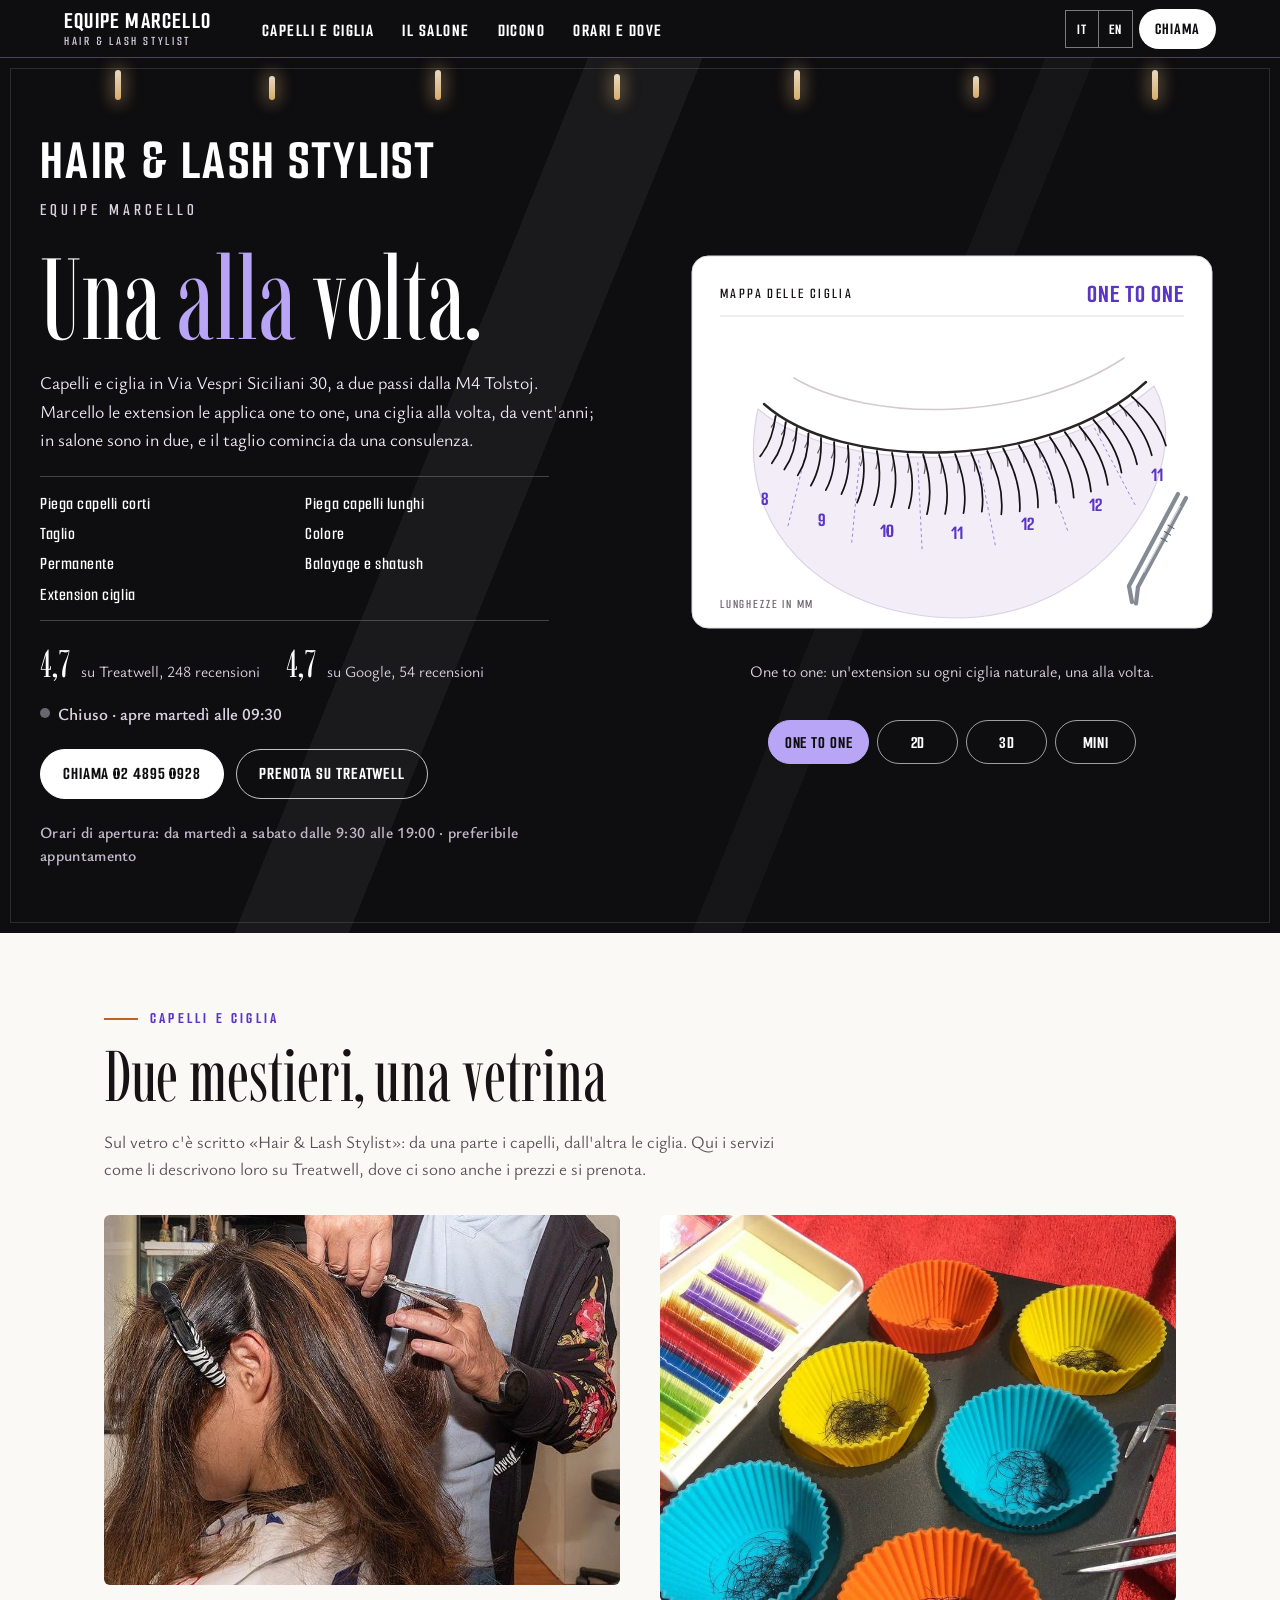
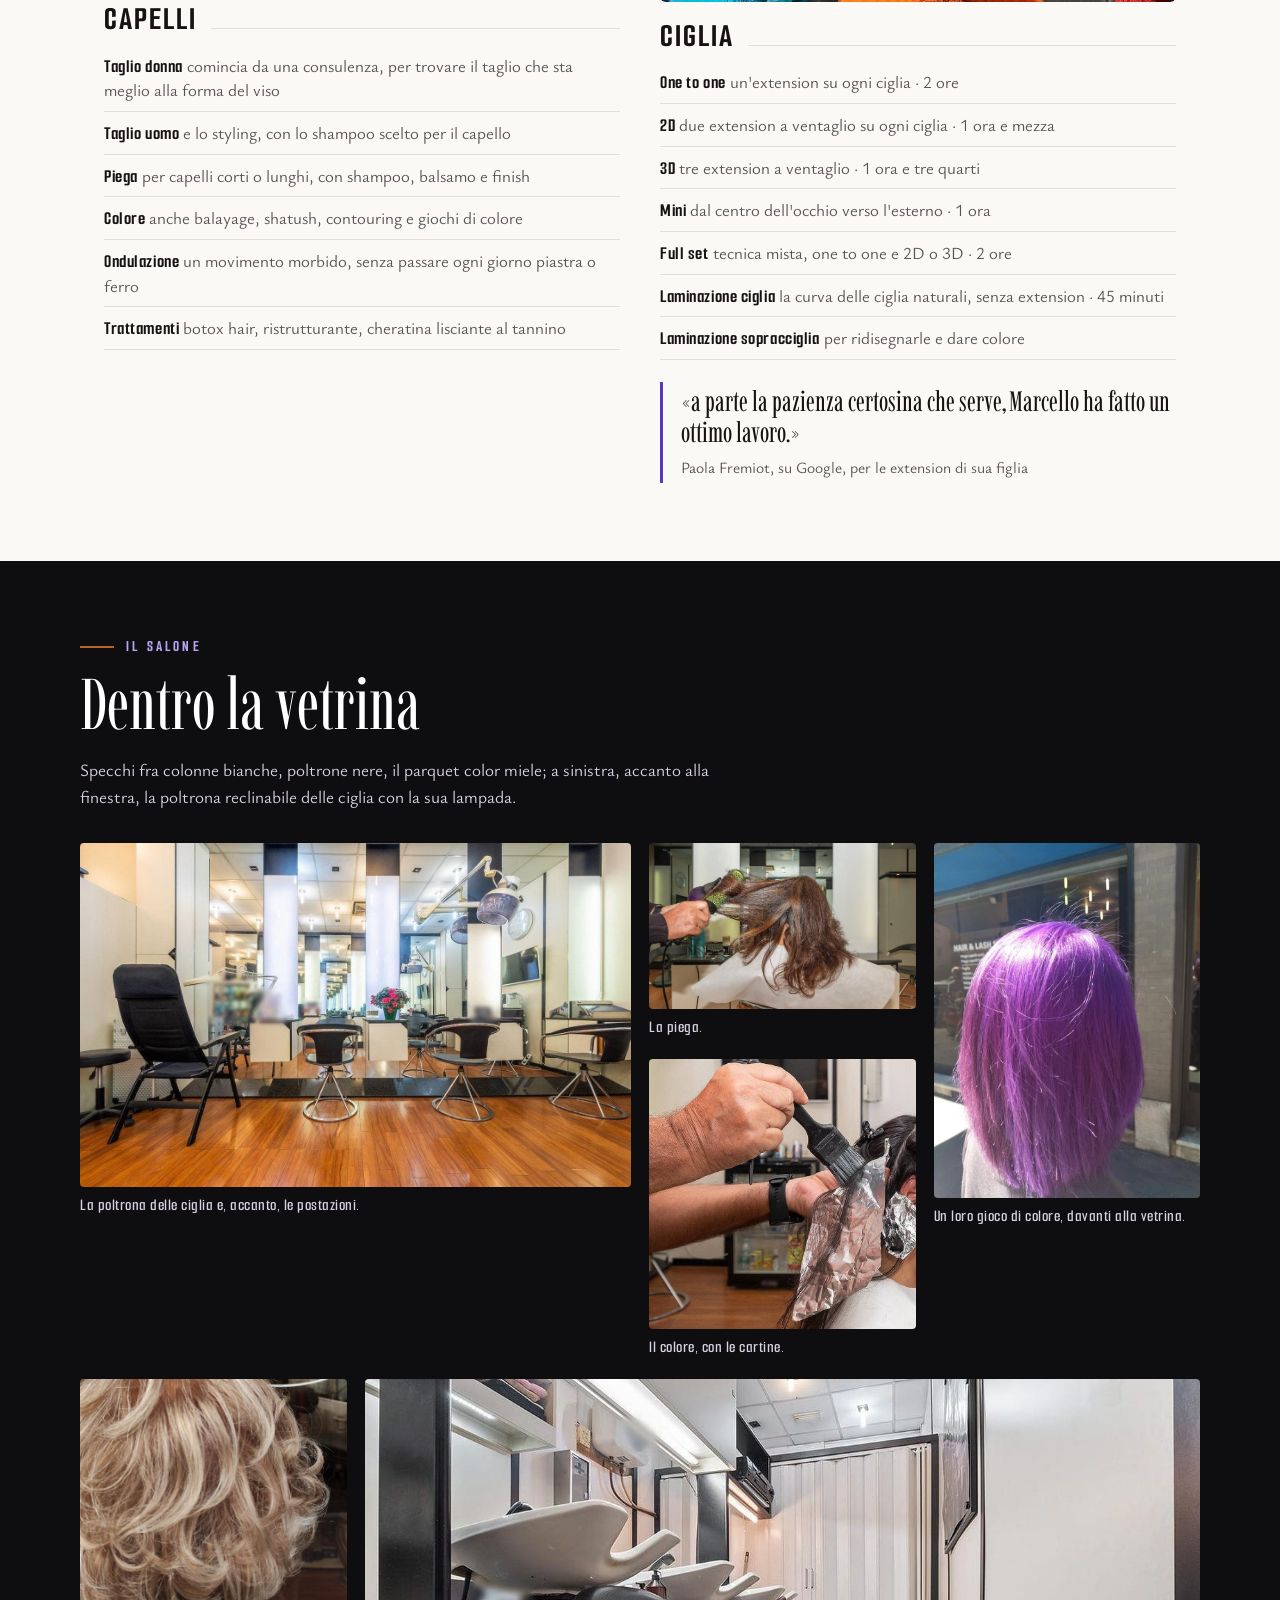
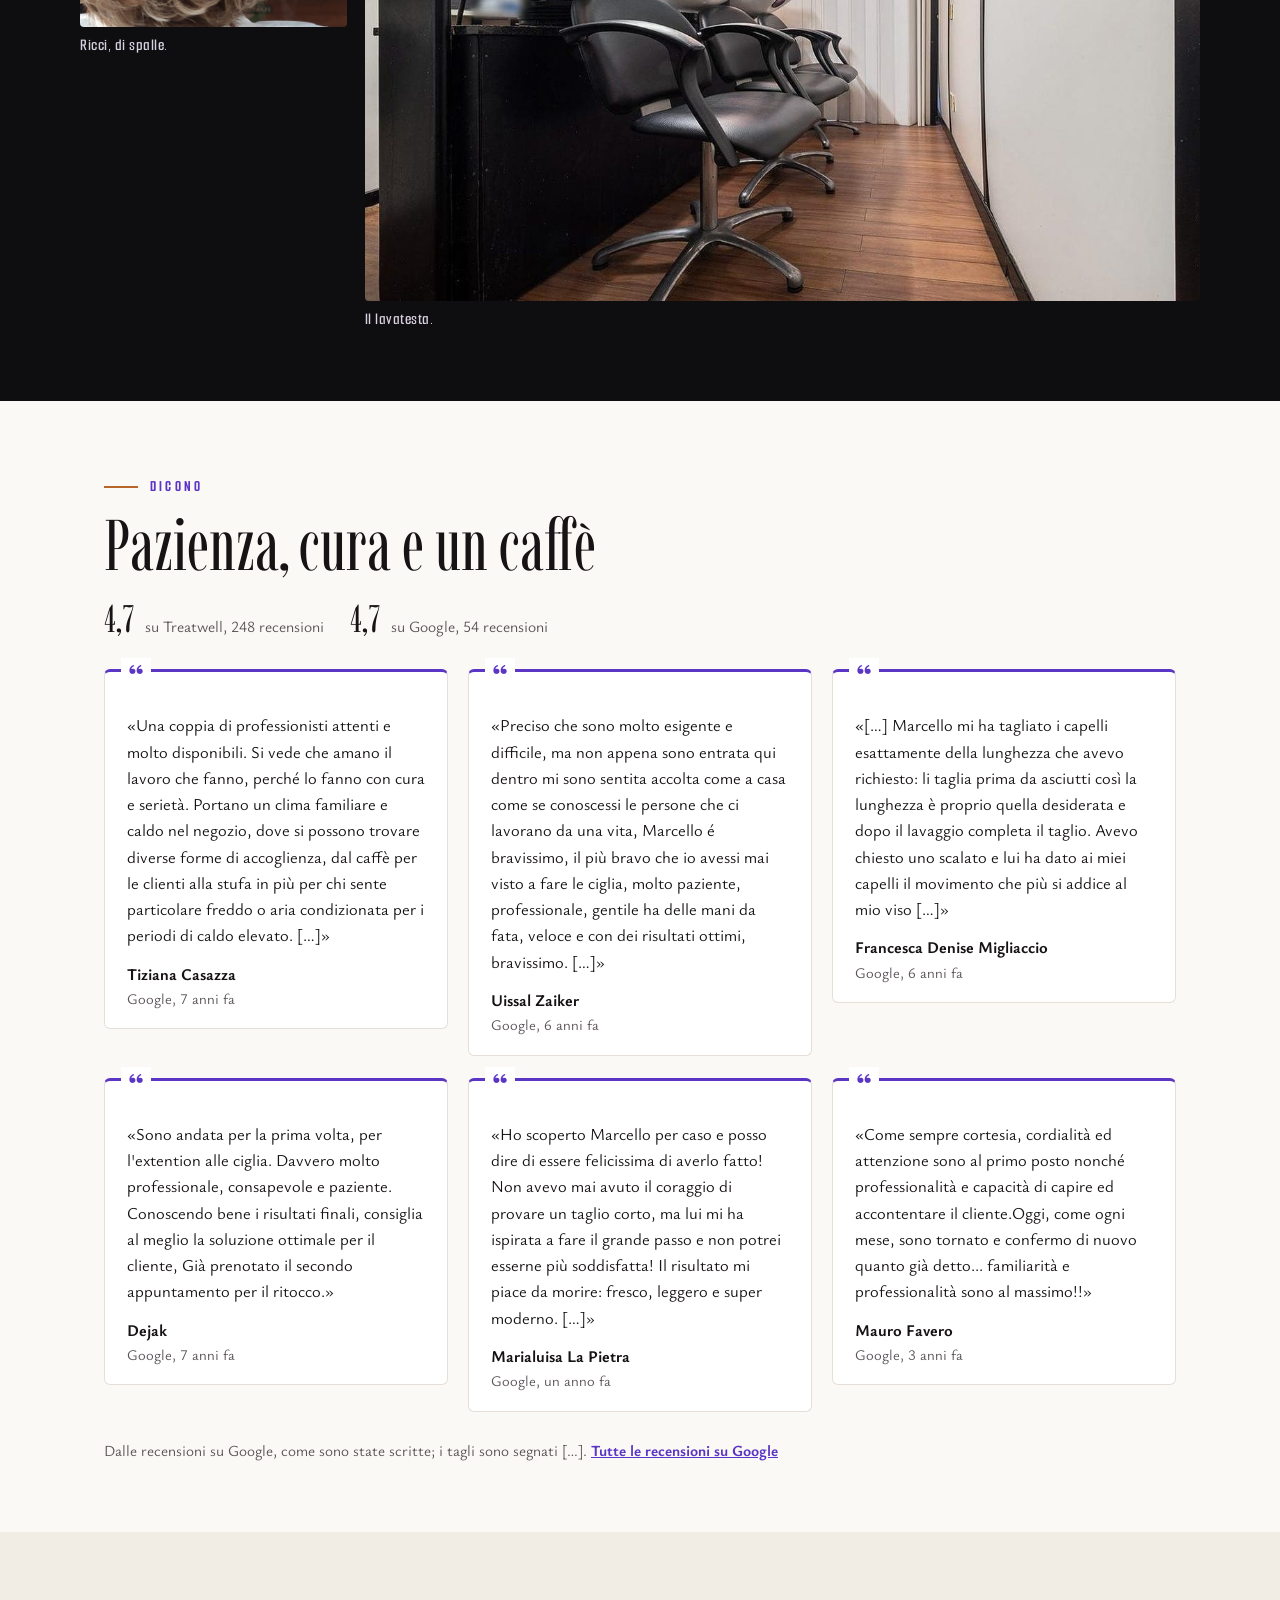
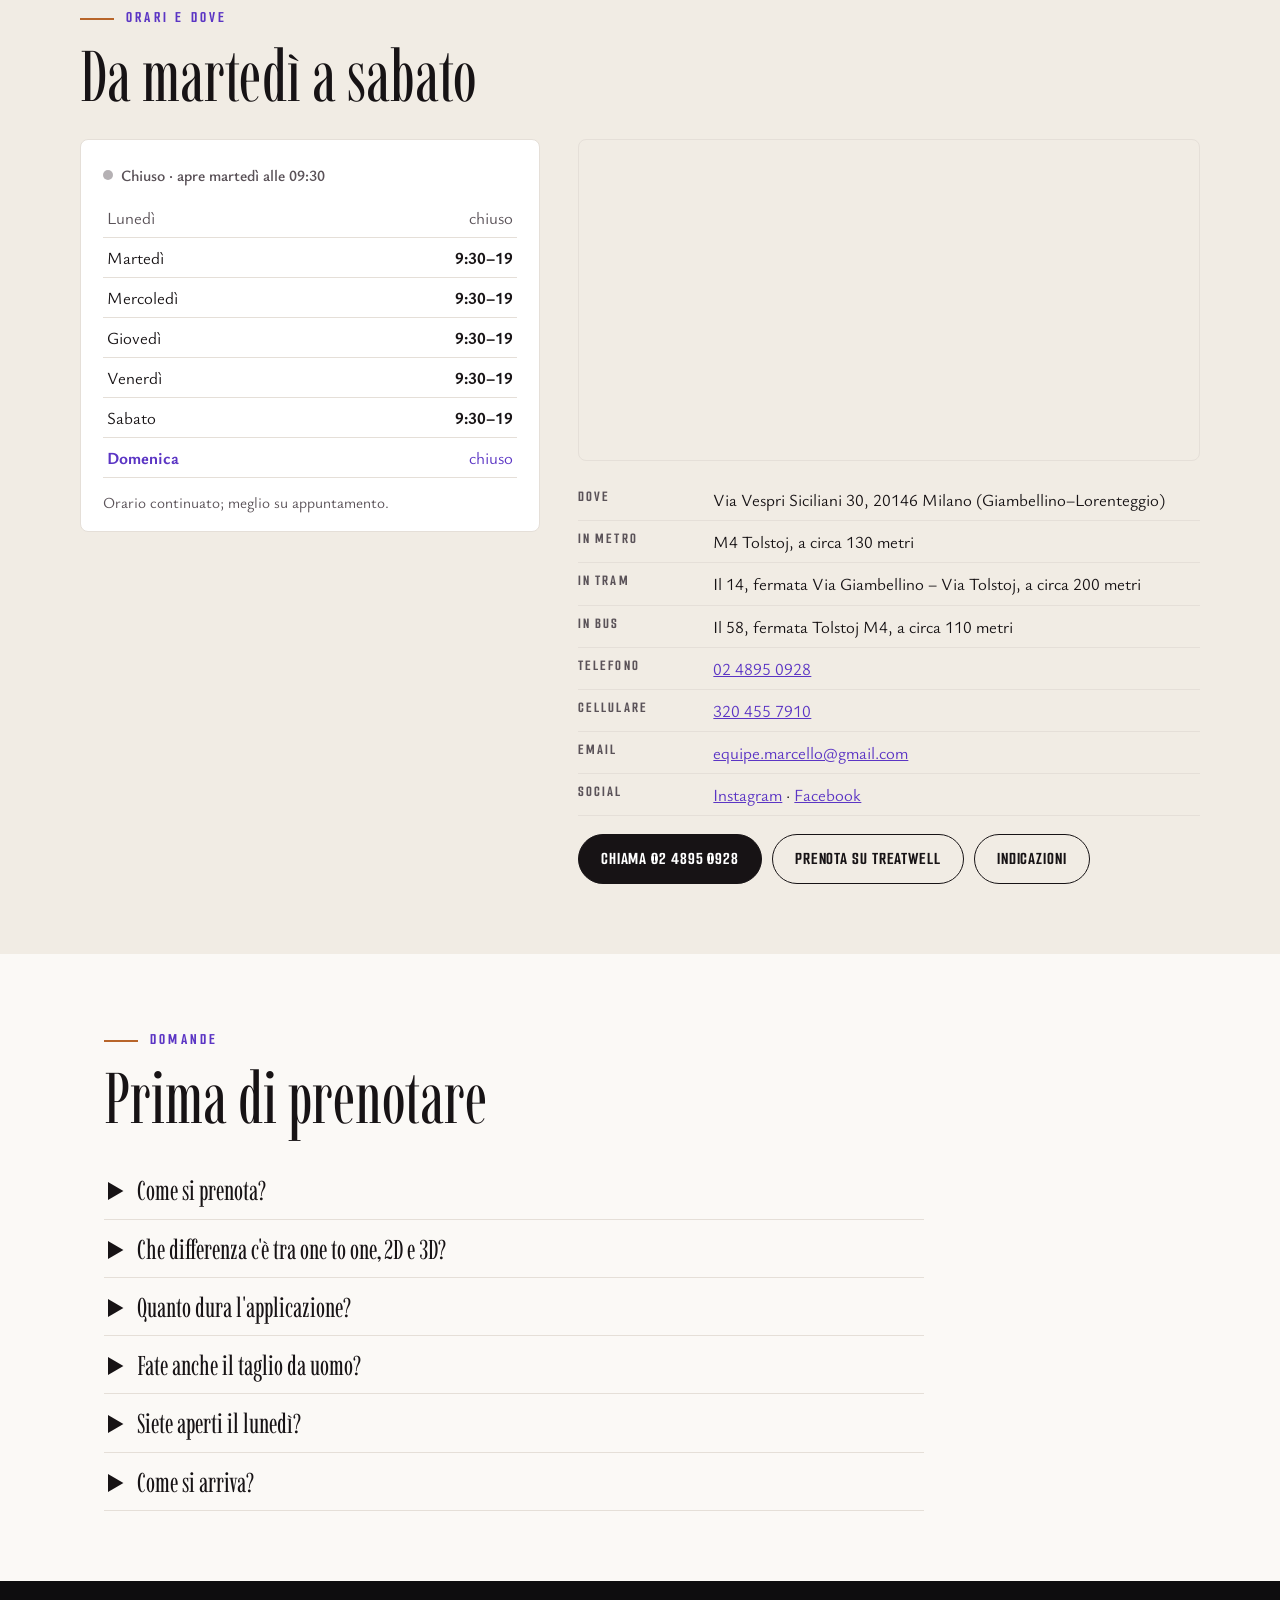
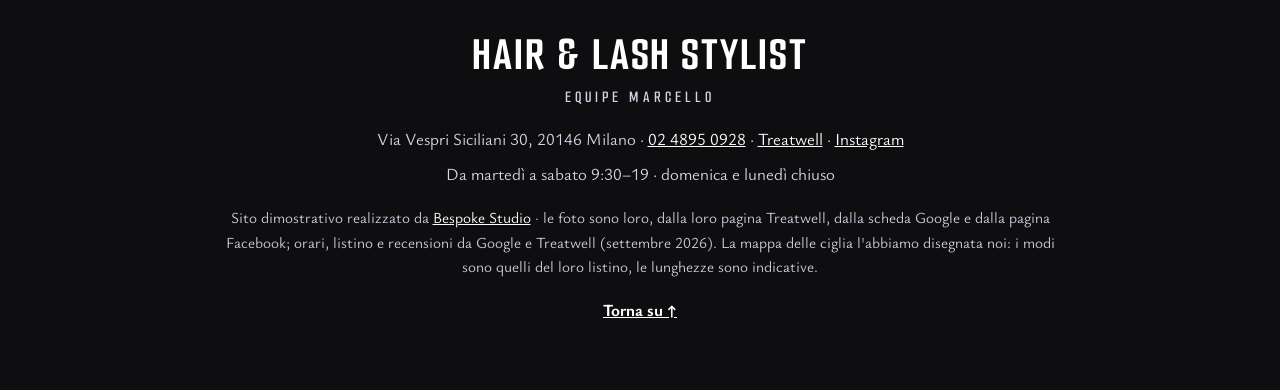
==== index.html @ 629525a8 "Equipe Marcello, Via Vespri Siciliani 30 — la mappa delle ciglia Capelli e ciglia a due passi dalla " ====
<!DOCTYPE html>
<html lang="it" class="no-js">
<head>
<meta charset="utf-8">
<meta name="viewport" content="width=device-width, initial-scale=1">
<script>(function(){var r=document.documentElement;r.classList.remove('no-js');
/* la firma: finché main.js non parte la mappa resta senza extension; se il codice non arriva, dopo 2,5 s è fatta (stato finale) */
try{if(!matchMedia('(prefers-reduced-motion: reduce)').matches){r.classList.add('firma-attesa');window.__attesaMappa=setTimeout(function(){r.classList.remove('firma-attesa')},2500)}}catch(e){}})()</script>
<title>Equipe Marcello — Hair &amp; Lash Stylist, Via Vespri Siciliani 30, Milano</title>
<meta name="description" content="Equipe Marcello, Via Vespri Siciliani 30, Milano (Giambellino, M4 Tolstoj): capelli e ciglia. Taglio, piega, colore e trattamenti; extension ciglia one to one, 2D, 3D e mini, laminazione. Treatwell 4,7 su 248 recensioni. Tel. 02 4895 0928.">
<link rel="canonical" href="https://rotenzark.github.io/equipe-marcello-vespri-siciliani/">
<meta property="og:type" content="website">
<meta property="og:title" content="Equipe Marcello — Hair &amp; Lash Stylist, una alla volta">
<meta property="og:description" content="Capelli e ciglia in Via Vespri Siciliani 30, Milano: le extension one to one, una ciglia alla volta, da vent'anni.">
<meta property="og:image" content="https://rotenzark.github.io/equipe-marcello-vespri-siciliani/img/og.jpg">
<meta property="og:url" content="https://rotenzark.github.io/equipe-marcello-vespri-siciliani/">
<meta property="og:locale" content="it_IT">
<meta name="twitter:card" content="summary_large_image">
<meta name="theme-color" content="#0E0D0F">
<link rel="icon" href="img/favicon.svg" type="image/svg+xml">
<link rel="icon" href="img/favicon-32.png" sizes="32x32" type="image/png">
<link rel="apple-touch-icon" href="img/apple-touch-icon.png">
<link rel="preconnect" href="https://fonts.googleapis.com">
<link rel="preconnect" href="https://fonts.gstatic.com" crossorigin>
<link href="https://fonts.googleapis.com/css2?family=Imbue:opsz,wght@10..100,300..500&amp;family=Smooch+Sans:wght@500;600;700;800&amp;family=Ysabeau+Office:ital,wght@0,400;0,600;0,700;1,400&amp;display=swap" rel="stylesheet">
<link rel="stylesheet" href="css/styles.css?v=1">
<script src="https://cdn.jsdelivr.net/npm/gsap@3.12.5/dist/gsap.min.js" defer></script>
<script src="https://cdn.jsdelivr.net/npm/gsap@3.12.5/dist/ScrollTrigger.min.js" defer></script>
<script src="js/main.js?v=1" defer></script>
<script type="application/ld+json">
{"@context":"https://schema.org","@type":"HairSalon","name":"Equipe Marcello","alternateName":"Equipe Marcello LashStylist","description":"Salone di parrucchiere ed estetica delle ciglia in Via Vespri Siciliani 30 a Milano: taglio, piega, colore, ondulazione e trattamenti per i capelli; extension ciglia one to one, 2D, 3D e mini, laminazione di ciglia e sopracciglia.","url":"https://rotenzark.github.io/equipe-marcello-vespri-siciliani/","image":"https://rotenzark.github.io/equipe-marcello-vespri-siciliani/img/og.jpg","telephone":"+39 02 4895 0928","email":"equipe.marcello@gmail.com","address":{"@type":"PostalAddress","streetAddress":"Via Vespri Siciliani 30","postalCode":"20146","addressLocality":"Milano","addressRegion":"MI","addressCountry":"IT"},"geo":{"@type":"GeoCoordinates","latitude":45.45287,"longitude":9.1492},"openingHoursSpecification":[{"@type":"OpeningHoursSpecification","dayOfWeek":["Tuesday","Wednesday","Thursday","Friday","Saturday"],"opens":"09:30","closes":"19:00"}],"aggregateRating":{"@type":"AggregateRating","ratingValue":"4.7","reviewCount":"54","bestRating":"5"},"sameAs":["https://www.treatwell.it/salone/equipe-marcello/","https://www.instagram.com/equipe.marcello/","https://www.facebook.com/extensioncigliamarcello/"]}
</script>
<script type="application/ld+json">
{"@context":"https://schema.org","@type":"FAQPage","mainEntity":[
{"@type":"Question","name":"Come si prenota?","acceptedAnswer":{"@type":"Answer","text":"Al telefono, allo 02 4895 0928 o al cellulare 320 455 7910, oppure online su Treatwell. Sulla vetrina c'è scritto «preferibile appuntamento»."}},
{"@type":"Question","name":"Che differenza c'è tra one to one, 2D e 3D?","acceptedAnswer":{"@type":"Answer","text":"One to one: un'extension su ogni ciglia naturale. 2D e 3D: due o tre extension sottili a ventaglio su ogni ciglia, per uno sguardo più pieno. La mini parte dal centro dell'occhio e va verso l'esterno, a ventaglio."}},
{"@type":"Question","name":"Quanto dura l'applicazione?","acceptedAnswer":{"@type":"Answer","text":"Dal loro listino: la mini un'ora, la 2D un'ora e mezza, la 3D un'ora e tre quarti, la one to one e il full set due ore; la laminazione delle ciglia 45 minuti."}},
{"@type":"Question","name":"Fate anche il taglio da uomo?","acceptedAnswer":{"@type":"Answer","text":"Sì: taglio e styling, con lo shampoo scelto per il capello."}},
{"@type":"Question","name":"Siete aperti il lunedì?","acceptedAnswer":{"@type":"Answer","text":"No: si lavora da martedì a sabato, dalle 9:30 alle 19, con orario continuato. Domenica e lunedì chiuso."}},
{"@type":"Question","name":"Come si arriva?","acceptedAnswer":{"@type":"Answer","text":"In Via Vespri Siciliani 30. La M4 Tolstoj è a circa 130 metri; il tram 14 ferma in Via Giambellino – Via Tolstoj, a circa 200 metri; il bus 58 alla fermata Tolstoj M4, a circa 110 metri."}}
]}
</script>
</head>
<body>

<a class="salta" href="#contenuto" data-i18n="m.salta">Vai al contenuto</a>

<header class="testata" id="testata">
  <div class="testata__dentro">
    <a class="marchio" href="#inizio" aria-label="Equipe Marcello: torna all'inizio" data-i18n-aria="m.top">
      <span class="marchio__nome" aria-hidden="true">Equipe Marcello</span>
      <span class="marchio__sotto" aria-hidden="true">Hair &amp; Lash Stylist</span>
    </a>
    <nav id="mainNav" class="voci" aria-label="Le sezioni" data-i18n-aria="m.nav">
      <a href="#mestieri" data-i18n="n.mestieri">Capelli e ciglia</a>
      <a href="#salone" data-i18n="n.salone">Il salone</a>
      <a href="#dicono" data-i18n="n.dicono">Dicono</a>
      <a href="#orari" data-i18n="n.orari">Orari e dove</a>
    </nav>
    <div class="testata__azioni">
      <div class="lingue" role="group" aria-label="Lingua" data-i18n-aria="m.lingua">
        <button type="button" data-lang="it" aria-pressed="true">IT</button>
        <button type="button" data-lang="en" aria-pressed="false">EN</button>
      </div>
      <a class="chiama" href="tel:+390248950928"><span data-i18n="t.chiama">Chiama</span></a>
      <button id="burger" class="burger" type="button" aria-expanded="false" aria-controls="menuMobile" aria-label="Apri il menu" data-i18n-aria="m.menu"><span></span><span></span><span></span></button>
    </div>
  </div>
</header>

<nav id="menuMobile" class="menu-mobile" hidden aria-label="Le sezioni" data-i18n-aria="m.nav">
  <a href="#mestieri" data-i18n="n.mestieri">Capelli e ciglia</a>
  <a href="#salone" data-i18n="n.salone">Il salone</a>
  <a href="#dicono" data-i18n="n.dicono">Dicono</a>
  <a href="#orari" data-i18n="n.orari">Orari e dove</a>
  <a href="#domande" data-i18n="n.domande">Domande</a>
  <a class="menu-mobile__tel" href="tel:+390248950928"><span data-i18n="t.chiama">Chiama</span> <span class="intero">02 4895 0928</span></a>
</nav>

<main id="contenuto">

  <!-- ══════ LA VETRINA: «Hair & Lash Stylist», una alla volta, e la mappa delle ciglia ══════ -->
  <section id="inizio" class="vetrina" aria-labelledby="titolo">
    <div class="vetrina__luci" aria-hidden="true"><span></span><span></span><span></span><span></span><span></span><span></span><span></span></div>
    <div class="vetrina__testo">
      <p class="vetrina__insegna">Hair &amp; Lash Stylist</p>
      <p class="vetrina__porta">Equipe Marcello</p>
      <h1 id="titolo" class="vetrina__titolo" data-i18n="h.titolo">Una <em>alla</em> volta.</h1>
      <p class="vetrina__frase" data-i18n="h.testo">Capelli e ciglia in Via Vespri Siciliani 30, a due passi dalla M4 Tolstoj. Marcello le extension le applica one to one, una ciglia alla volta, da vent&#39;anni; in salone sono in due, e il taglio comincia da una consulenza.</p>
      <ul class="vetrina__servizi" aria-label="I servizi, come sulla vetrina" data-i18n-aria="h.servizi">
        <li data-i18n="h.s1">Piega capelli corti</li>
        <li data-i18n="h.s2">Piega capelli lunghi</li>
        <li data-i18n="h.s3">Taglio</li>
        <li data-i18n="h.s4">Colore</li>
        <li data-i18n="h.s5">Permanente</li>
        <li data-i18n="h.s6">Balayage e shatush</li>
        <li data-i18n="h.s7">Extension ciglia</li>
      </ul>
      <div class="voti">
        <p class="voto"><b class="voto__n">4,7</b> <span class="voto__su" data-i18n="h.treatwell">su Treatwell, 248 recensioni</span></p>
        <p class="voto"><b class="voto__n">4,7</b> <span class="voto__su" data-i18n="h.google">su Google, 54 recensioni</span></p>
      </div>
      <p class="stato" id="orarioStato">Mar–sab 9:30–19</p>
      <div class="vetrina__azioni">
        <a class="bottone bottone--pieno" href="tel:+390248950928"><span data-i18n="t.chiama">Chiama</span>&nbsp;<span class="intero">02 4895 0928</span></a>
        <a class="bottone" href="https://www.treatwell.it/salone/equipe-marcello/" target="_blank" rel="noopener" data-i18n="t.prenota">Prenota su Treatwell</a>
      </div>
      <p class="vetrina__piccolo" data-i18n="h.piccolo">Orari di apertura: da martedì a sabato dalle 9:30 alle 19:00 · preferibile appuntamento</p>
    </div>
    <div class="vetrina__firma">
      <figure class="mappa" id="mappa" data-modo="0" data-firma="fatta">
        <!--MAPPA--><svg class="mappa__svg" id="mappaSvg" viewBox="0 0 560 412" role="img" aria-labelledby="mappaTitolo mappaDesc">
        <title id="mappaTitolo" data-i18n="f.titolo">La mappa delle ciglia</title>
        <desc id="mappaDesc" data-i18n="f.desc">Una scheda come quelle dei lash stylist: una palpebra chiusa, il cuscinetto bianco sotto, le lunghezze in millimetri zona per zona, da 8 a 12; una pinzetta posa le extension una alla volta, una per ogni ciglia.</desc>
        <rect class="mappa__carta" x="20" y="20" width="520" height="372" rx="16"/>
        <text class="mappa__testa" x="48" y="62" data-i18n="f.testa">MAPPA DELLE CIGLIA</text>
        <text class="mappa__nome" data-m="0" x="512" y="66" text-anchor="end">ONE TO ONE</text><text class="mappa__nome" data-m="1" x="512" y="66" text-anchor="end">2D</text><text class="mappa__nome" data-m="2" x="512" y="66" text-anchor="end">3D</text><text class="mappa__nome" data-m="3" x="512" y="66" text-anchor="end">MINI</text>
        <path class="mappa__riga" d="M48 80 H512"/>
        <path class="mappa__piega" d="M122 142 C196 186 352 188 452 122"/>
        <path class="mappa__cuscinetto" d="M86 173 C168 241 376 241 482 150 C528 234 432 380 288 382 C150 382 60 290 86 173 Z"/>
        <g class="mappa__zone"><path class="mappa__zona" d="M136.7 205.6 L115.2 293"/><path class="mappa__zona" d="M188 220.1 L179.4 309.7"/><path class="mappa__zona" d="M245.8 226.3 L250.2 316.2"/><path class="mappa__zona" d="M306.5 223.9 L323.9 312.2"/><path class="mappa__zona" d="M366.6 212.6 L396.6 297.4"/><path class="mappa__zona" d="M422.5 192 L464.5 271.6"/></g>
        <g class="mappa__numeri">
          <text class="mappa__mm mappa__mm--dentro" x="93" y="269" text-anchor="middle">8</text>
          <text class="mappa__mm mappa__mm--dentro" x="149.6" y="289.9" text-anchor="middle">9</text>
          <text class="mappa__mm mappa__mm--dentro" x="214.7" y="301.2" text-anchor="middle">10</text>
          <text class="mappa__mm" x="284.5" y="302.7" text-anchor="middle">11</text>
          <text class="mappa__mm" x="355.3" y="293.9" text-anchor="middle">12</text>
          <text class="mappa__mm" x="423.4" y="274.6" text-anchor="middle">12</text>
          <text class="mappa__mm" x="484.9" y="244.6" text-anchor="middle">11</text>
        </g>
        <text class="mappa__unita" x="48" y="372" data-i18n="f.mm">lunghezze in mm</text>
        <g class="mappa__naturali"><path d="M104.4 177.7 Q103.6 185.8 99.3 191"/><path d="M114.4 184 Q113.9 192.6 109.5 198.4"/><path d="M125.3 189.8 Q125.1 198.9 120.7 205.1"/><path d="M137 195.1 Q137.1 204.6 132.8 211.3"/><path d="M149.4 199.7 Q149.9 209.7 145.7 216.9"/><path d="M162.4 203.9 Q163.4 214.2 159.3 221.9"/><path d="M176.1 207.4 Q177.6 218.1 173.6 226.2"/><path d="M190.3 210.4 Q192.2 221.3 188.5 229.8"/><path d="M205 212.8 Q207.4 223.9 203.9 232.8"/><path d="M220 214.6 Q222.9 225.9 219.7 235"/><path d="M235.4 215.8 Q238.8 227.1 235.9 236.5"/><path d="M251 216.5 Q254.8 227.7 252.3 237.3"/><path d="M266.8 216.5 Q271.1 227.6 268.9 237.3"/><path d="M282.7 215.9 Q287.5 226.9 285.7 236.7"/><path d="M298.7 214.7 Q303.8 225.4 302.5 235.2"/><path d="M314.7 212.8 Q320.2 223.3 319.2 233"/><path d="M330.5 210.4 Q336.4 220.4 335.8 230.1"/><path d="M346.3 207.3 Q352.4 216.9 352.1 226.4"/><path d="M361.8 203.5 Q368.1 212.7 368.2 221.9"/><path d="M377 199.1 Q383.5 207.8 383.9 216.7"/><path d="M391.9 194.1 Q398.4 202.2 399.2 210.8"/><path d="M406.3 188.4 Q412.9 195.9 414 204.2"/><path d="M420.3 182 Q426.9 189 428.2 196.8"/><path d="M433.7 175 Q440.2 181.3 441.8 188.7"/><path d="M446.4 167.2 Q452.8 173 454.6 180"/><path d="M458.5 158.8 Q464.7 164 466.7 170.5"/></g>
        <g class="mappa__ext">
          <g class="ciglia" data-k="0"><path class="ciglia__ext" d="M103.5 180 Q101 204.5 88.1 220.4" pathLength="1"/><path class="ciglia__ext" d="M103.5 180 Q101 204.5 88.1 220.4" pathLength="1" opacity="0"/><path class="ciglia__ext" d="M103.5 180 Q101 204.5 88.1 220.4" pathLength="1" opacity="0"/></g>
          <g class="ciglia" data-k="1"><path class="ciglia__ext" d="M113.6 186.4 Q112.1 211 99.8 227.3" pathLength="1"/><path class="ciglia__ext" d="M113.6 186.4 Q112.1 211 99.8 227.3" pathLength="1" opacity="0"/><path class="ciglia__ext" d="M113.6 186.4 Q112.1 211 99.8 227.3" pathLength="1" opacity="0"/></g>
          <g class="ciglia" data-k="2"><path class="ciglia__ext" d="M124.6 192.2 Q124.1 216.8 112.3 233.6" pathLength="1"/><path class="ciglia__ext" d="M124.6 192.2 Q124.1 216.8 112.3 233.6" pathLength="1" opacity="0"/><path class="ciglia__ext" d="M124.6 192.2 Q124.1 216.8 112.3 233.6" pathLength="1" opacity="0"/></g>
          <g class="ciglia" data-k="3"><path class="ciglia__ext" d="M136.3 197.5 Q136.8 222.1 125.7 239.4" pathLength="1"/><path class="ciglia__ext" d="M136.3 197.5 Q136.8 222.1 125.7 239.4" pathLength="1" opacity="0"/><path class="ciglia__ext" d="M136.3 197.5 Q136.8 222.1 125.7 239.4" pathLength="1" opacity="0"/></g>
          <g class="ciglia" data-k="4"><path class="ciglia__ext" d="M148.9 202.2 Q150.4 229.8 138.8 249.7" pathLength="1"/><path class="ciglia__ext" d="M148.9 202.2 Q150.4 229.8 138.8 249.7" pathLength="1" opacity="0"/><path class="ciglia__ext" d="M148.9 202.2 Q150.4 229.8 138.8 249.7" pathLength="1" opacity="0"/></g>
          <g class="ciglia" data-k="5"><path class="ciglia__ext" d="M162 206.3 Q164.7 233.9 153.8 254.2" pathLength="1"/><path class="ciglia__ext" d="M162 206.3 Q164.7 233.9 153.8 254.2" pathLength="1" opacity="0"/><path class="ciglia__ext" d="M162 206.3 Q164.7 233.9 153.8 254.2" pathLength="1" opacity="0"/></g>
          <g class="ciglia" data-k="6"><path class="ciglia__ext" d="M175.8 209.9 Q179.5 237.3 169.4 258.1" pathLength="1"/><path class="ciglia__ext" d="M175.8 209.9 Q179.5 237.3 169.4 258.1" pathLength="1" opacity="0"/><path class="ciglia__ext" d="M175.8 209.9 Q179.5 237.3 169.4 258.1" pathLength="1" opacity="0"/></g>
          <g class="ciglia" data-k="7"><path class="ciglia__ext" d="M190.1 212.9 Q195.4 243.2 185.1 266.7" pathLength="1"/><path class="ciglia__ext" d="M190.1 212.9 Q195.4 243.2 185.1 266.7" pathLength="1" opacity="0"/><path class="ciglia__ext" d="M190.1 212.9 Q195.4 243.2 185.1 266.7" pathLength="1" opacity="0"/></g>
          <g class="ciglia" data-k="8"><path class="ciglia__ext" d="M204.8 215.3 Q211.3 245.4 202 269.2" pathLength="1"/><path class="ciglia__ext" d="M204.8 215.3 Q211.3 245.4 202 269.2" pathLength="1" opacity="0"/><path class="ciglia__ext" d="M204.8 215.3 Q211.3 245.4 202 269.2" pathLength="1" opacity="0"/></g>
          <g class="ciglia" data-k="9"><path class="ciglia__ext" d="M220 217.1 Q227.6 246.9 219.2 271.1" pathLength="1"/><path class="ciglia__ext" d="M220 217.1 Q227.6 246.9 219.2 271.1" pathLength="1" opacity="0"/><path class="ciglia__ext" d="M220 217.1 Q227.6 246.9 219.2 271.1" pathLength="1" opacity="0"/></g>
          <g class="ciglia" data-k="10"><path class="ciglia__ext" d="M235.4 218.3 Q244.3 247.8 236.8 272.3" pathLength="1"/><path class="ciglia__ext" d="M235.4 218.3 Q244.3 247.8 236.8 272.3" pathLength="1" opacity="0"/><path class="ciglia__ext" d="M235.4 218.3 Q244.3 247.8 236.8 272.3" pathLength="1" opacity="0"/></g>
          <g class="ciglia" data-k="11"><path class="ciglia__ext" d="M251.1 218.9 Q262.1 251 254.9 278.2" pathLength="1"/><path class="ciglia__ext" d="M251.1 218.9 Q262.1 251 254.9 278.2" pathLength="1" opacity="0"/><path class="ciglia__ext" d="M251.1 218.9 Q262.1 251 254.9 278.2" pathLength="1" opacity="0"/></g>
          <g class="ciglia" data-k="12"><path class="ciglia__ext" d="M267.1 219 Q279.3 250.5 273.1 278" pathLength="1"/><path class="ciglia__ext" d="M267.1 219 Q279.3 250.5 273.1 278" pathLength="1" opacity="0"/><path class="ciglia__ext" d="M267.1 219 Q279.3 250.5 273.1 278" pathLength="1" opacity="0"/></g>
          <g class="ciglia" data-k="13"><path class="ciglia__ext" d="M283.1 218.4 Q296.5 249.4 291.5 277.2" pathLength="1"/><path class="ciglia__ext" d="M283.1 218.4 Q296.5 249.4 291.5 277.2" pathLength="1" opacity="0"/><path class="ciglia__ext" d="M283.1 218.4 Q296.5 249.4 291.5 277.2" pathLength="1" opacity="0"/></g>
          <g class="ciglia" data-k="14"><path class="ciglia__ext" d="M299.2 217.1 Q313.8 247.7 309.8 275.6" pathLength="1"/><path class="ciglia__ext" d="M299.2 217.1 Q313.8 247.7 309.8 275.6" pathLength="1" opacity="0"/><path class="ciglia__ext" d="M299.2 217.1 Q313.8 247.7 309.8 275.6" pathLength="1" opacity="0"/></g>
          <g class="ciglia" data-k="15"><path class="ciglia__ext" d="M315.2 215.3 Q332.5 247.9 329.3 278.5" pathLength="1"/><path class="ciglia__ext" d="M315.2 215.3 Q332.5 247.9 329.3 278.5" pathLength="1" opacity="0"/><path class="ciglia__ext" d="M315.2 215.3 Q332.5 247.9 329.3 278.5" pathLength="1" opacity="0"/></g>
          <g class="ciglia" data-k="16"><path class="ciglia__ext" d="M331.2 212.8 Q349.7 244.8 347.7 275.4" pathLength="1"/><path class="ciglia__ext" d="M331.2 212.8 Q349.7 244.8 347.7 275.4" pathLength="1" opacity="0"/><path class="ciglia__ext" d="M331.2 212.8 Q349.7 244.8 347.7 275.4" pathLength="1" opacity="0"/></g>
          <g class="ciglia" data-k="17"><path class="ciglia__ext" d="M347 209.7 Q366.7 240.9 366 271.6" pathLength="1"/><path class="ciglia__ext" d="M347 209.7 Q366.7 240.9 366 271.6" pathLength="1" opacity="0"/><path class="ciglia__ext" d="M347 209.7 Q366.7 240.9 366 271.6" pathLength="1" opacity="0"/></g>
          <g class="ciglia" data-k="18"><path class="ciglia__ext" d="M362.6 205.9 Q383.5 236.3 384 267" pathLength="1"/><path class="ciglia__ext" d="M362.6 205.9 Q383.5 236.3 384 267" pathLength="1" opacity="0"/><path class="ciglia__ext" d="M362.6 205.9 Q383.5 236.3 384 267" pathLength="1" opacity="0"/></g>
          <g class="ciglia" data-k="19"><path class="ciglia__ext" d="M377.9 201.5 Q400 231.1 401.7 261.7" pathLength="1"/><path class="ciglia__ext" d="M377.9 201.5 Q400 231.1 401.7 261.7" pathLength="1" opacity="0"/><path class="ciglia__ext" d="M377.9 201.5 Q400 231.1 401.7 261.7" pathLength="1" opacity="0"/></g>
          <g class="ciglia" data-k="20"><path class="ciglia__ext" d="M392.9 196.4 Q416.1 225.1 419 255.7" pathLength="1"/><path class="ciglia__ext" d="M392.9 196.4 Q416.1 225.1 419 255.7" pathLength="1" opacity="0"/><path class="ciglia__ext" d="M392.9 196.4 Q416.1 225.1 419 255.7" pathLength="1" opacity="0"/></g>
          <g class="ciglia" data-k="21"><path class="ciglia__ext" d="M407.4 190.6 Q431.8 218.4 435.8 248.9" pathLength="1"/><path class="ciglia__ext" d="M407.4 190.6 Q431.8 218.4 435.8 248.9" pathLength="1" opacity="0"/><path class="ciglia__ext" d="M407.4 190.6 Q431.8 218.4 435.8 248.9" pathLength="1" opacity="0"/></g>
          <g class="ciglia" data-k="22"><path class="ciglia__ext" d="M421.4 184.2 Q444.7 208.8 449.5 236.6" pathLength="1"/><path class="ciglia__ext" d="M421.4 184.2 Q444.7 208.8 449.5 236.6" pathLength="1" opacity="0"/><path class="ciglia__ext" d="M421.4 184.2 Q444.7 208.8 449.5 236.6" pathLength="1" opacity="0"/></g>
          <g class="ciglia" data-k="23"><path class="ciglia__ext" d="M434.9 177.1 Q459.2 200.8 465 228.3" pathLength="1"/><path class="ciglia__ext" d="M434.9 177.1 Q459.2 200.8 465 228.3" pathLength="1" opacity="0"/><path class="ciglia__ext" d="M434.9 177.1 Q459.2 200.8 465 228.3" pathLength="1" opacity="0"/></g>
          <g class="ciglia" data-k="24"><path class="ciglia__ext" d="M447.8 169.3 Q472.9 192 479.8 219.3" pathLength="1"/><path class="ciglia__ext" d="M447.8 169.3 Q472.9 192 479.8 219.3" pathLength="1" opacity="0"/><path class="ciglia__ext" d="M447.8 169.3 Q472.9 192 479.8 219.3" pathLength="1" opacity="0"/></g>
          <g class="ciglia" data-k="25"><path class="ciglia__ext" d="M459.9 160.9 Q485.9 182.6 493.9 209.6" pathLength="1"/><path class="ciglia__ext" d="M459.9 160.9 Q485.9 182.6 493.9 209.6" pathLength="1" opacity="0"/><path class="ciglia__ext" d="M459.9 160.9 Q485.9 182.6 493.9 209.6" pathLength="1" opacity="0"/></g>
        </g>
        <path class="mappa__rima" d="M92 168 C168 236 376 236 474 146"/>
        <g class="pinzetta" id="mappaPinza" transform="translate(462 366)">
          <path class="pinzetta__rebbio" d="M-2 0 L-5 -16 L44 -108"/>
          <path class="pinzetta__rebbio" d="M2 1.5 L4 -15 L52 -104"/>
          <path class="pinzetta__luce" d="M10 -30 L46 -96"/>
          <path class="pinzetta__presa" d="M27 -64 l6 3.6 M30.5 -70.5 l6 3.6 M34 -77 l6 3.6"/>
        </g>
      </svg><!--/MAPPA-->
        <figcaption class="mappa__didascalia">
          <span class="mappa__d" data-m="0" data-i18n="f.d0">One to one: un&#39;extension su ogni ciglia naturale, una alla volta.</span>
          <span class="mappa__d" data-m="1" data-i18n="f.d1">2D: due extension sottili a ventaglio su ogni ciglia.</span>
          <span class="mappa__d" data-m="2" data-i18n="f.d2">3D: tre extension a ventaglio su ogni ciglia, per uno sguardo più pieno.</span>
          <span class="mappa__d" data-m="3" data-i18n="f.d3">Mini: dal centro dell&#39;occhio verso l&#39;esterno, a ventaglio, per aprire lo sguardo.</span>
        </figcaption>
      </figure>
      <div class="mappa__modi" role="group" aria-label="Il tipo di applicazione" data-i18n-aria="f.modi">
        <button type="button" data-modo="0" aria-pressed="true">One to one</button>
        <button type="button" data-modo="1" aria-pressed="false">2D</button>
        <button type="button" data-modo="2" aria-pressed="false">3D</button>
        <button type="button" data-modo="3" aria-pressed="false">Mini</button>
      </div>
      <p class="visually-hidden" id="mappaLeggi" aria-live="polite"></p>
    </div>
  </section>

  <!-- ══════ DUE MESTIERI: capelli e ciglia, come sulla vetrina ══════ -->
  <section id="mestieri" class="capitolo" aria-labelledby="mestieriT">
    <p class="etichetta" data-i18n="s.etichetta">Capelli e ciglia</p>
    <h2 id="mestieriT" class="capitolo__titolo" data-i18n="s.titolo">Due mestieri, una vetrina</h2>
    <p class="capitolo__sotto" data-i18n="s.sotto">Sul vetro c&#39;è scritto «Hair &amp; Lash Stylist»: da una parte i capelli, dall&#39;altra le ciglia. Qui i servizi come li descrivono loro su Treatwell, dove ci sono anche i prezzi e si prenota.</p>
    <div class="mestieri">
      <article class="mestiere reveal">
        <figure class="mestiere__foto"><button type="button" class="foto" data-full="img/taglio.jpg" aria-label="Ingrandisci la foto" data-i18n-aria="m.ingrandisci"><img src="img/taglio.jpg" width="850" height="610" alt="Le mani di Marcello col pettine e le forbici su una ciocca castana; la cliente è di spalle, con una pinza zebrata fra i capelli." data-i18n-alt="a.taglio"></button></figure>
        <h3 class="mestiere__nome" data-i18n="s.capelli">Capelli</h3>
        <ul class="mestiere__voci">
          <li><b data-i18n="c.1">Taglio donna</b> <span data-i18n="c.1d">comincia da una consulenza, per trovare il taglio che sta meglio alla forma del viso</span></li>
          <li><b data-i18n="c.2">Taglio uomo</b> <span data-i18n="c.2d">e lo styling, con lo shampoo scelto per il capello</span></li>
          <li><b data-i18n="c.3">Piega</b> <span data-i18n="c.3d">per capelli corti o lunghi, con shampoo, balsamo e finish</span></li>
          <li><b data-i18n="c.4">Colore</b> <span data-i18n="c.4d">anche balayage, shatush, contouring e giochi di colore</span></li>
          <li><b data-i18n="c.5">Ondulazione</b> <span data-i18n="c.5d">un movimento morbido, senza passare ogni giorno piastra o ferro</span></li>
          <li><b data-i18n="c.6">Trattamenti</b> <span data-i18n="c.6d">botox hair, ristrutturante, cheratina lisciante al tannino</span></li>
        </ul>
      </article>
      <article class="mestiere mestiere--ciglia reveal">
        <figure class="mestiere__foto"><button type="button" class="foto" data-full="img/vassoio.jpg" aria-label="Ingrandisci la foto" data-i18n-aria="m.ingrandisci"><img src="img/vassoio.jpg" width="900" height="675" alt="Il loro vassoio delle ciglia: una scatola di extension colorate, viola, rosse, blu, verdi e gialle, le coppette di silicone arancio, gialle e azzurre e la pinzetta, sull&#39;asciugamano rosso." data-i18n-alt="a.vassoio"></button></figure>
        <h3 class="mestiere__nome" data-i18n="s.ciglia">Ciglia</h3>
        <ul class="mestiere__voci">
          <li><b>One to one</b> <span data-i18n="l.1d">un&#39;extension su ogni ciglia · 2 ore</span></li>
          <li><b>2D</b> <span data-i18n="l.2d">due extension a ventaglio su ogni ciglia · 1 ora e mezza</span></li>
          <li><b>3D</b> <span data-i18n="l.3d">tre extension a ventaglio · 1 ora e tre quarti</span></li>
          <li><b>Mini</b> <span data-i18n="l.4d">dal centro dell&#39;occhio verso l&#39;esterno · 1 ora</span></li>
          <li><b>Full set</b> <span data-i18n="l.5d">tecnica mista, one to one e 2D o 3D · 2 ore</span></li>
          <li><b data-i18n="l.6">Laminazione ciglia</b> <span data-i18n="l.6d">la curva delle ciglia naturali, senza extension · 45 minuti</span></li>
          <li><b data-i18n="l.7">Laminazione sopracciglia</b> <span data-i18n="l.7d">per ridisegnarle e dare colore</span></li>
        </ul>
        <blockquote class="citazione">
          <p>«a parte la pazienza certosina che serve, Marcello ha fatto un ottimo lavoro.»</p>
          <p class="citazione__chi">Paola Fremiot, <span data-i18n="s.fonte">su Google, per le extension di sua figlia</span></p>
        </blockquote>
      </article>
    </div>
  </section>

  <!-- ══════ DENTRO LA VETRINA ══════ -->
  <section id="salone" class="capitolo capitolo--scuro" aria-labelledby="saloneT">
    <p class="etichetta" data-i18n="v.etichetta">Il salone</p>
    <h2 id="saloneT" class="capitolo__titolo" data-i18n="v.titolo">Dentro la vetrina</h2>
    <p class="capitolo__sotto" data-i18n="v.sotto">Specchi fra colonne bianche, poltrone nere, il parquet color miele; a sinistra, accanto alla finestra, la poltrona reclinabile delle ciglia con la sua lampada.</p>
    <ul class="galleria">
      <li class="galleria__grande reveal"><figure><button type="button" class="foto" data-full="img/salone.jpg" aria-label="Ingrandisci la foto" data-i18n-aria="m.ingrandisci"><img src="img/salone.jpg" width="1280" height="800" alt="Il salone: a sinistra la poltrona reclinabile nera per le ciglia con la lampada, poi le postazioni dei capelli con le poltrone nere, gli specchi fra le colonne bianche, i fiori rossi e il parquet." data-i18n-alt="a.salone"></button><figcaption data-i18n="c.salone">La poltrona delle ciglia e, accanto, le postazioni.</figcaption></figure></li>
      <li class="reveal"><figure><button type="button" class="foto" data-full="img/piega.jpg" aria-label="Ingrandisci la foto" data-i18n-aria="m.ingrandisci"><img src="img/piega.jpg" width="1200" height="750" alt="La piega con la spazzola tonda e il phon viola su capelli castani lunghi; la cliente è di spalle." data-i18n-alt="a.piega"></button><figcaption data-i18n="c.piega">La piega.</figcaption></figure></li>
      <li class="galleria__alta reveal"><figure><button type="button" class="foto" data-full="img/viola.jpg" aria-label="Ingrandisci la foto" data-i18n-aria="m.ingrandisci"><img src="img/viola.jpg" width="720" height="960" alt="Un caschetto viola acceso, di spalle, sul marciapiede davanti alla loro vetrina con la scritta Hair &amp; Lash." data-i18n-alt="a.viola"></button><figcaption data-i18n="c.viola">Un loro gioco di colore, davanti alla vetrina.</figcaption></figure></li>
      <li class="reveal"><figure><button type="button" class="foto" data-full="img/colore.jpg" aria-label="Ingrandisci la foto" data-i18n-aria="m.ingrandisci"><img src="img/colore.jpg" width="770" height="780" alt="Il colore: la mano col pennello stende la tinta sulle ciocche scure, fra le cartine d&#39;alluminio." data-i18n-alt="a.colore"></button><figcaption data-i18n="c.colore">Il colore, con le cartine.</figcaption></figure></li>
      <li class="reveal"><figure><button type="button" class="foto" data-full="img/ricci.jpg" aria-label="Ingrandisci la foto" data-i18n-aria="m.ingrandisci"><img src="img/ricci.jpg" width="1200" height="1118" alt="Ricci biondi e morbidi, visti da dietro, in salone." data-i18n-alt="a.ricci"></button><figcaption data-i18n="c.ricci">Ricci, di spalle.</figcaption></figure></li>
      <li class="galleria__larga3 reveal"><figure><button type="button" class="foto" data-full="img/lavatesta.jpg" aria-label="Ingrandisci la foto" data-i18n-aria="m.ingrandisci"><img src="img/lavatesta.jpg" width="1200" height="750" alt="Il lavatesta: tre lavandini bianchi con le poltrone nere, in fila sul parquet, e in fondo una porta a soffietto." data-i18n-alt="a.lavatesta"></button><figcaption data-i18n="c.lavatesta">Il lavatesta.</figcaption></figure></li>
    </ul>
  </section>

  <!-- ══════ DICONO ══════ -->
  <section id="dicono" class="capitolo" aria-labelledby="diconoT">
    <p class="etichetta" data-i18n="d.etichetta">Dicono</p>
    <h2 id="diconoT" class="capitolo__titolo" data-i18n="d.titolo">Pazienza, cura e un caffè</h2>
    <div class="voti voti--centro">
      <p class="voto"><b class="voto__n">4,7</b> <span class="voto__su" data-i18n="d.treatwell">su Treatwell, 248 recensioni</span></p>
      <p class="voto"><b class="voto__n">4,7</b> <span class="voto__su" data-i18n="d.google">su Google, 54 recensioni</span></p>
    </div>
    <ul class="recensioni">
      <li class="recensione reveal"><p class="recensione__testo">«Una coppia di professionisti attenti e molto disponibili. Si vede che amano il lavoro che fanno, perché lo fanno con cura e serietà. Portano un clima familiare e caldo nel negozio, dove si possono trovare diverse forme di accoglienza, dal caffè per le clienti alla stufa in più per chi sente particolare freddo o aria condizionata per i periodi di caldo elevato. […]»</p><p class="recensione__chi"><b>Tiziana Casazza</b> <span data-i18n="d.g7a">Google, 7 anni fa</span></p></li>
      <li class="recensione reveal"><p class="recensione__testo">«Preciso che sono molto esigente e difficile, ma non appena sono entrata qui dentro mi sono sentita accolta come a casa come se conoscessi le persone che ci lavorano da una vita, Marcello é bravissimo, il più bravo che io avessi mai visto a fare le ciglia, molto paziente, professionale, gentile ha delle mani da fata, veloce e con dei risultati ottimi, bravissimo. […]»</p><p class="recensione__chi"><b>Uissal Zaiker</b> <span data-i18n="d.g6a">Google, 6 anni fa</span></p></li>
      <li class="recensione reveal"><p class="recensione__testo">«[…] Marcello mi ha tagliato i capelli esattamente della lunghezza che avevo richiesto: li taglia prima da asciutti così la lunghezza è proprio quella desiderata e dopo il lavaggio completa il taglio. Avevo chiesto uno scalato e lui ha dato ai miei capelli il movimento che più si addice al mio viso […]»</p><p class="recensione__chi"><b>Francesca Denise Migliaccio</b> <span data-i18n="d.g6a">Google, 6 anni fa</span></p></li>
      <li class="recensione reveal"><p class="recensione__testo">«Sono andata per la prima volta, per l&#39;extention alle ciglia. Davvero molto professionale, consapevole e paziente. Conoscendo bene i risultati finali, consiglia al meglio la soluzione ottimale per il cliente, Già prenotato il secondo appuntamento per il ritocco.»</p><p class="recensione__chi"><b>Dejak</b> <span data-i18n="d.g7a">Google, 7 anni fa</span></p></li>
      <li class="recensione reveal"><p class="recensione__testo">«Ho scoperto Marcello per caso e posso dire di essere felicissima di averlo fatto! Non avevo mai avuto il coraggio di provare un taglio corto, ma lui mi ha ispirata a fare il grande passo e non potrei esserne più soddisfatta! Il risultato mi piace da morire: fresco, leggero e super moderno. […]»</p><p class="recensione__chi"><b>Marialuisa La Pietra</b> <span data-i18n="d.g1a">Google, un anno fa</span></p></li>
      <li class="recensione reveal"><p class="recensione__testo">«Come sempre cortesia, cordialità ed attenzione sono al primo posto nonché professionalità e capacità di capire ed accontentare il cliente.Oggi, come ogni mese, sono tornato e confermo di nuovo quanto già detto... familiarità e professionalità sono al massimo!!»</p><p class="recensione__chi"><b>Mauro Favero</b> <span data-i18n="d.g3a">Google, 3 anni fa</span></p></li>
    </ul>
    <p class="dicono__nota"><span data-i18n="d.nota">Dalle recensioni su Google, come sono state scritte; i tagli sono segnati […].</span> <a href="https://www.google.com/maps/search/?api=1&amp;query=Equipe+Marcello+LashStylist%2C+Via+Vespri+Siciliani+30%2C+Milano" target="_blank" rel="noopener" data-i18n="d.tutte">Tutte le recensioni su Google</a></p>
  </section>

  <!-- ══════ ORARI E DOVE ══════ -->
  <section id="orari" class="capitolo capitolo--carta" aria-labelledby="orariT">
    <p class="etichetta" data-i18n="o.etichetta">Orari e dove</p>
    <h2 id="orariT" class="capitolo__titolo" data-i18n="o.titolo">Da martedì a sabato</h2>
    <div class="orari">
      <div class="settimana-box reveal">
        <p class="stato stato--settimana" id="orarioStato2" aria-hidden="true"></p>
        <table class="settimana">
          <caption class="visually-hidden" data-i18n="o.cap">Orari di apertura</caption>
          <tbody>
            <tr data-day="1" class="chiuso"><th scope="row" data-i18n="g.lun">Lunedì</th><td data-i18n="g.chiuso">chiuso</td></tr>
            <tr data-day="2"><th scope="row" data-i18n="g.mar">Martedì</th><td>9:30–19</td></tr>
            <tr data-day="3"><th scope="row" data-i18n="g.mer">Mercoledì</th><td>9:30–19</td></tr>
            <tr data-day="4"><th scope="row" data-i18n="g.gio">Giovedì</th><td>9:30–19</td></tr>
            <tr data-day="5"><th scope="row" data-i18n="g.ven">Venerdì</th><td>9:30–19</td></tr>
            <tr data-day="6"><th scope="row" data-i18n="g.sab">Sabato</th><td>9:30–19</td></tr>
            <tr data-day="0" class="chiuso"><th scope="row" data-i18n="g.dom">Domenica</th><td data-i18n="g.chiuso">chiuso</td></tr>
          </tbody>
        </table>
        <p class="settimana__nota" data-i18n="o.nota">Orario continuato; meglio su appuntamento.</p>
      </div>
      <div class="orari__dove">
        <div class="cartina reveal">
          <iframe title="Mappa: Equipe Marcello, Via Vespri Siciliani 30, Milano" data-i18n-title="o.mappa" src="https://maps.google.com/maps?q=Equipe%20Marcello%20LashStylist%2C%20Via%20Vespri%20Siciliani%2030%2C%20Milano&amp;z=16&amp;output=embed" width="600" height="400" loading="lazy" referrerpolicy="no-referrer-when-downgrade"></iframe>
        </div>
        <dl class="indirizzo">
          <div><dt data-i18n="o.dove">Dove</dt><dd data-i18n="o.dovev">Via Vespri Siciliani 30, 20146 Milano (Giambellino–Lorenteggio)</dd></div>
          <div><dt data-i18n="o.metro">In metro</dt><dd data-i18n="o.metrov">M4 Tolstoj, a circa 130&nbsp;metri</dd></div>
          <div><dt data-i18n="o.tram">In tram</dt><dd data-i18n="o.tramv">Il 14, fermata Via Giambellino – Via Tolstoj, a circa 200&nbsp;metri</dd></div>
          <div><dt data-i18n="o.bus">In bus</dt><dd data-i18n="o.busv">Il 58, fermata Tolstoj M4, a circa 110&nbsp;metri</dd></div>
          <div><dt data-i18n="o.tel">Telefono</dt><dd><a href="tel:+390248950928" class="intero">02 4895 0928</a></dd></div>
          <div><dt data-i18n="o.cell">Cellulare</dt><dd><a href="tel:+393204557910" class="intero">320 455 7910</a></dd></div>
          <div><dt data-i18n="o.email">Email</dt><dd><a href="mailto:equipe.marcello@gmail.com">equipe.marcello@gmail.com</a></dd></div>
          <div><dt data-i18n="o.social">Social</dt><dd><a href="https://www.instagram.com/equipe.marcello/" target="_blank" rel="noopener">Instagram</a> · <a href="https://www.facebook.com/extensioncigliamarcello/" target="_blank" rel="noopener">Facebook</a></dd></div>
        </dl>
        <p class="orari__azioni"><a class="bottone bottone--pieno" href="tel:+390248950928"><span data-i18n="t.chiama">Chiama</span>&nbsp;<span class="intero">02 4895 0928</span></a> <a class="bottone" href="https://www.treatwell.it/salone/equipe-marcello/" target="_blank" rel="noopener" data-i18n="t.prenota">Prenota su Treatwell</a> <a class="bottone" href="https://www.google.com/maps/dir/?api=1&amp;destination=Equipe+Marcello+LashStylist%2C+Via+Vespri+Siciliani+30%2C+Milano" target="_blank" rel="noopener" data-i18n="t.indicazioni">Indicazioni</a></p>
      </div>
    </div>
  </section>

  <!-- ══════ DOMANDE ══════ -->
  <section id="domande" class="capitolo" aria-labelledby="domandeT">
    <p class="etichetta" data-i18n="q.etichetta">Domande</p>
    <h2 id="domandeT" class="capitolo__titolo" data-i18n="q.titolo">Prima di prenotare</h2>
    <div class="domande">
      <details><summary data-i18n="q.1">Come si prenota?</summary><p data-i18n="q.1r">Al telefono, allo 02 4895 0928 o al cellulare 320 455 7910, oppure online su Treatwell. Sulla vetrina c&#39;è scritto «preferibile appuntamento».</p></details>
      <details><summary data-i18n="q.2">Che differenza c&#39;è tra one to one, 2D e 3D?</summary><p data-i18n="q.2r">One to one: un&#39;extension su ogni ciglia naturale. 2D e 3D: due o tre extension sottili a ventaglio su ogni ciglia, per uno sguardo più pieno. La mini parte dal centro dell&#39;occhio e va verso l&#39;esterno, a ventaglio. Nella mappa in alto si possono provare tutte e quattro.</p></details>
      <details><summary data-i18n="q.3">Quanto dura l&#39;applicazione?</summary><p data-i18n="q.3r">Dal loro listino: la mini un&#39;ora, la 2D un&#39;ora e mezza, la 3D un&#39;ora e tre quarti, la one to one e il full set due ore; la laminazione delle ciglia 45 minuti.</p></details>
      <details><summary data-i18n="q.4">Fate anche il taglio da uomo?</summary><p data-i18n="q.4r">Sì: taglio e styling, con lo shampoo scelto per il capello.</p></details>
      <details><summary data-i18n="q.5">Siete aperti il lunedì?</summary><p data-i18n="q.5r">No: si lavora da martedì a sabato, dalle 9:30 alle 19, con orario continuato. Domenica e lunedì chiuso.</p></details>
      <details><summary data-i18n="q.6">Come si arriva?</summary><p data-i18n="q.6r">In Via Vespri Siciliani 30. La M4 Tolstoj è a circa 130 metri; il tram 14 ferma in Via Giambellino – Via Tolstoj, a circa 200 metri; il bus 58 alla fermata Tolstoj M4, a circa 110 metri.</p></details>
    </div>
  </section>

</main>

<footer class="piede">
  <div class="piede__dentro">
    <p class="piede__insegna" aria-hidden="true">Hair &amp; Lash Stylist</p>
    <p class="piede__porta" aria-hidden="true">Equipe Marcello</p>
    <p class="piede__dove">Via Vespri Siciliani 30, 20146 Milano · <a href="tel:+390248950928" class="intero">02 4895 0928</a> · <a href="https://www.treatwell.it/salone/equipe-marcello/" target="_blank" rel="noopener">Treatwell</a> · <a href="https://www.instagram.com/equipe.marcello/" target="_blank" rel="noopener">Instagram</a></p>
    <p class="piede__orario" data-i18n="f.orario">Da martedì a sabato 9:30–19 · domenica e lunedì chiuso</p>
    <p class="piede__cred" data-i18n="f.cred">Sito dimostrativo realizzato da <a href="https://bespokestud.io" rel="noopener">Bespoke Studio</a> · le foto sono loro, dalla loro pagina Treatwell, dalla scheda Google e dalla pagina Facebook; orari, listino e recensioni da Google e Treatwell (settembre 2026). La mappa delle ciglia l&#39;abbiamo disegnata noi: i modi sono quelli del loro listino, le lunghezze sono indicative.</p>
    <p><a class="piede__su" href="#inizio" data-i18n="f.su">Torna su ↑</a></p>
  </div>
</footer>

<div id="actionBar" class="action-bar">
  <a href="tel:+390248950928"><span data-i18n="t.chiama">Chiama</span></a>
  <a href="https://www.treatwell.it/salone/equipe-marcello/" target="_blank" rel="noopener"><span data-i18n="t.prenotabreve">Prenota</span></a>
</div>

<div id="lightbox" hidden role="dialog" aria-modal="true" aria-label="Foto ingrandita" data-i18n-aria="m.lightbox">
  <button id="lightboxClose" type="button" aria-label="Chiudi" data-i18n-aria="m.chiudi">×</button>
  <img id="lightboxImg" src="" alt="">
</div>

</body>
</html>
---- css/styles.css ----
/* PLUMBING_V 1 — reset tecnico canonico (Toolkit/boilerplate/plumbing.css) */
[hidden] { display: none !important; }
img { max-width: 100%; height: auto; }
@media (prefers-reduced-motion: reduce) {
  *, *::before, *::after { animation-duration: 0.01ms !important; animation-iteration-count: 1 !important; transition-duration: 0.01ms !important; scroll-behavior: auto !important; }
}

/* ══════════ EQUIPE MARCELLO — «Una alla volta.» ══════════
   Via Vespri Siciliani 30, Giambellino–Lorenteggio. L'identità è la loro vetrina: vetro scuro, «HAIR & LASH STYLIST» in maiuscole
   bianche strette, sotto la riga dei servizi, «EQUIPE MARCELLO» sulla porta e l'orario in piccolo; dietro il vetro le luci del
   salone. Dentro: pareti bianche, poltrone nere, il parquet color miele. Un solo accento: il viola dei loro giochi di colore.
   La firma è la mappa delle ciglia (_eqm_firma.mjs): una pinzetta posa le extension una alla volta. */
:root {
  --bianco: #FFFFFF;
  --fondo: #FBF9F6;
  --carta: #F1ECE4;
  --inchiostro: #171315;
  --grigio: #5A5258;
  --riga: #E5DFD8;
  --vetro: #0E0D0F;
  --vetro-2: #1A181B;
  --su-vetro: #D9D2E3;
  --miele: #B8652A;
  --miele-scuro: #8A4A1C;
  --viola: #5B35C4;
  --viola-chiaro: #B9A5F5;
  --f-vetrina: 'Smooch Sans', 'Arial Narrow', 'Roboto Condensed', sans-serif;
  --f-titoli: 'Imbue', 'Didot', 'Bodoni 72', Georgia, serif;
  --f-testo: 'Ysabeau Office', 'Segoe UI', Arial, sans-serif;
  --gutter: 16px;
  --testata-h: 64px;
}
@media (min-width: 760px) { :root { --gutter: 24px; } }

*, *::before, *::after { box-sizing: border-box; }
html { scroll-behavior: smooth; -webkit-text-size-adjust: 100%; }
body { margin: 0; color: var(--inchiostro); font: 400 1.06rem/1.6 var(--f-testo); background: var(--fondo); }
a { color: var(--viola); }
b, strong { font-weight: 700; }
em { font-style: italic; }
.salta { position: absolute; left: 12px; top: -60px; z-index: 100; padding: 10px 16px; background: #fff; color: var(--inchiostro); font-weight: 700; text-decoration: none; }
.salta:focus { top: 10px; }
.visually-hidden { position: absolute !important; width: 1px; height: 1px; overflow: hidden; clip: rect(0 0 0 0); white-space: nowrap; }
section[id] { scroll-margin-top: calc(var(--testata-h) + 14px); }
.intero { white-space: nowrap; }
:focus-visible { outline: 3px solid var(--viola); outline-offset: 2px; }
.testata :focus-visible, .vetrina :focus-visible, .capitolo--scuro :focus-visible, .piede :focus-visible, .menu-mobile :focus-visible, .action-bar :focus-visible { outline-color: var(--viola-chiaro); }
/* finché i caratteri non arrivano il ripiego è più largo: una parola lunga va a capo invece di uscire (riserva-check, #233) */
h1, h2, h3, .marchio__nome, .vetrina__insegna, .piede__insegna { overflow-wrap: anywhere; }

/* ── la testata: il nero della vetrina, il nome come sulla porta ── */
.testata { position: sticky; top: 0; z-index: 50; background: var(--vetro); color: #fff; }
.testata::after { content: ''; position: absolute; left: 0; right: 0; bottom: 0; height: 1px; background: rgba(185, 165, 245, .35); }
.testata__dentro { display: flex; align-items: center; gap: 10px; max-width: 1200px; margin: 0 auto; padding: 8px var(--gutter); }
.marchio { display: flex; flex-direction: column; min-width: 0; flex: 1 1 auto; color: #fff; text-decoration: none; }
.marchio__nome { font: 700 1.5rem/1.05 var(--f-vetrina); letter-spacing: .05em; text-transform: uppercase; }
.marchio__sotto { font: 600 .82rem/1.3 var(--f-vetrina); letter-spacing: .2em; text-transform: uppercase; color: var(--su-vetro); }
.voci { display: none; }
.testata__azioni { margin-left: auto; display: flex; align-items: center; gap: 6px; flex: none; }
.lingue { display: flex; }
.lingue button { min-width: 34px; min-height: 38px; padding: 0 5px; border: 1px solid rgba(255, 255, 255, .45); background: transparent; color: #fff; font: 700 .95rem var(--f-vetrina); letter-spacing: .06em; cursor: pointer; }
.lingue button + button { border-left: 0; }
.lingue button.is-on { background: #fff; border-color: #fff; color: var(--vetro); }
.chiama { display: none; align-items: center; min-height: 40px; padding: 0 16px; border-radius: 20px; background: #fff; color: var(--vetro); font: 700 1.05rem var(--f-vetrina); letter-spacing: .06em; text-transform: uppercase; text-decoration: none; }
.chiama:hover { background: var(--viola-chiaro); }
.burger { display: inline-flex; flex-direction: column; justify-content: center; gap: 5px; width: 44px; height: 44px; padding: 10px; border: 1px solid rgba(255, 255, 255, .45); border-radius: 22px; background: transparent; cursor: pointer; }
.burger span { display: block; height: 2px; background: #fff; transition: transform .2s, opacity .2s; }
.burger[aria-expanded="true"] span:nth-child(1) { transform: translateY(7px) rotate(45deg); }
.burger[aria-expanded="true"] span:nth-child(2) { opacity: 0; }
.burger[aria-expanded="true"] span:nth-child(3) { transform: translateY(-7px) rotate(-45deg); }
.menu-mobile { position: fixed; top: var(--testata-h); left: 0; right: 0; z-index: 49; max-height: calc(100vh - var(--testata-h)); overflow-y: auto; padding: 10px var(--gutter) 22px; background: var(--vetro); border-top: 1px solid rgba(185, 165, 245, .35); box-shadow: 0 10px 24px rgba(0, 0, 0, .3); }
.menu-mobile a { display: block; padding: 12px 2px 10px; border-bottom: 1px solid rgba(255, 255, 255, .14); color: #fff; font: 400 2rem/1.15 var(--f-titoli); text-decoration: none; }
.menu-mobile__tel { display: flex !important; justify-content: center; gap: 8px; margin-top: 14px; border: 0 !important; border-radius: 24px; background: #fff; color: var(--vetro) !important; font: 700 1.2rem var(--f-vetrina) !important; letter-spacing: .06em; text-transform: uppercase; }

/* ── la vetrina: il vetro scuro, il riflesso, le luci del salone dietro, la scritta bianca ── */
.vetrina { position: relative; display: grid; gap: 34px; padding: 64px max(var(--gutter), calc((100% - 1200px) / 2)) 58px; overflow: hidden; color: #fff;
  background: linear-gradient(112deg, transparent 0 36%, rgba(255, 255, 255, .05) 36% 43%, transparent 43% 64%, rgba(255, 255, 255, .03) 64% 67%, transparent 67%), var(--vetro); }
/* il telaio nero della vetrina e il filo del vetro */
.vetrina::before { content: ''; position: absolute; inset: 10px; border: 1px solid rgba(255, 255, 255, .12); pointer-events: none; }
.vetrina__luci { position: absolute; left: 0; right: 0; top: 0; height: 64px; pointer-events: none; }
.vetrina__luci span { position: absolute; top: 12px; width: 6px; height: 30px; border-radius: 3px; background: linear-gradient(#FFF1D6, #EDBE77); box-shadow: 0 0 16px 5px rgba(255, 210, 140, .33); opacity: .9; }
.vetrina__luci span:nth-child(1) { left: 9%; } .vetrina__luci span:nth-child(2) { left: 21%; top: 18px; height: 24px; } .vetrina__luci span:nth-child(3) { left: 34%; }
.vetrina__luci span:nth-child(4) { left: 48%; top: 16px; height: 26px; } .vetrina__luci span:nth-child(5) { left: 62%; } .vetrina__luci span:nth-child(6) { left: 76%; top: 18px; height: 22px; }
.vetrina__luci span:nth-child(7) { left: 90%; }
.vetrina__testo { position: relative; }
.vetrina__insegna { margin: 0; font: 700 clamp(2.2rem, 1.3rem + 3.6vw, 3.6rem)/.95 var(--f-vetrina); letter-spacing: .04em; text-transform: uppercase; }
.vetrina__porta { margin: 10px 0 0; font: 600 1.1rem/1.2 var(--f-vetrina); letter-spacing: .24em; text-transform: uppercase; color: var(--su-vetro); }
.vetrina__titolo { margin: 26px 0 16px; font: 400 clamp(3.7rem, 2rem + 7vw, 7.2rem)/.92 var(--f-titoli); font-variation-settings: 'opsz' 100; letter-spacing: -.01em; }
/* Imbue non ha il corsivo: l'accento è il colore, non una pendenza finta */
.vetrina__titolo em { font-style: normal; color: var(--viola-chiaro); }
.vetrina__frase { max-width: 31em; margin: 0 0 22px; font-size: 1.12rem; color: #EDE8F3; }
/* la riga dei servizi, come sul vetro (senza i prezzi) */
.vetrina__servizi { display: grid; grid-template-columns: repeat(2, minmax(0, 1fr)); gap: 0 22px; max-width: 30em; margin: 0 0 24px; padding: 12px 0 10px; list-style: none; border-top: 1px solid rgba(255, 255, 255, .22); border-bottom: 1px solid rgba(255, 255, 255, .22); }
.vetrina__servizi li { padding: 3px 0; font: 600 1.12rem/1.35 var(--f-vetrina); letter-spacing: .03em; color: #fff; }
.voti { display: flex; flex-wrap: wrap; gap: 6px 26px; }
.voto { display: flex; flex-wrap: wrap; align-items: baseline; gap: 2px 10px; margin: 0; }
.voto__n { font: 400 2.4rem/1 var(--f-titoli); font-variation-settings: 'opsz' 60; }
.voto__su { font-size: .98rem; color: var(--grigio); }
.vetrina .voto__su { color: var(--su-vetro); }
.stato { display: inline-flex; align-items: center; gap: 8px; margin: 16px 0 0; font-weight: 600; color: var(--grigio); }
.stato::before { content: ''; width: 10px; height: 10px; border-radius: 50%; background: currentColor; opacity: .45; flex: none; }
.stato.is-aperto { color: #1E6B3C; }
.stato.is-aperto::before { background: #1E6B3C; opacity: 1; box-shadow: 0 0 0 3px rgba(30, 107, 60, .2); }
.vetrina .stato { color: var(--su-vetro); }
.vetrina .stato.is-aperto { color: #86E3A8; }
.vetrina .stato.is-aperto::before { background: #86E3A8; box-shadow: 0 0 0 3px rgba(134, 227, 168, .22); }
.vetrina__azioni { display: flex; flex-wrap: wrap; gap: 12px; margin-top: 22px; }
.bottone { display: inline-flex; align-items: center; justify-content: center; min-height: 50px; padding: 0 22px; border: 1.5px solid var(--inchiostro); border-radius: 26px; background: transparent; color: var(--inchiostro); font: 700 1.12rem/1.1 var(--f-vetrina); letter-spacing: .05em; text-transform: uppercase; text-decoration: none; transition: background .15s, color .15s, border-color .15s; }
.bottone:hover { background: var(--inchiostro); color: #fff; }
.bottone--pieno { background: var(--inchiostro); color: #fff; }
.bottone--pieno:hover { background: var(--viola); border-color: var(--viola); }
.vetrina .bottone { border-color: rgba(255, 255, 255, .75); color: #fff; }
.vetrina .bottone:hover { background: #fff; color: var(--vetro); }
.vetrina .bottone--pieno { background: #fff; border-color: #fff; color: var(--vetro); }
.vetrina .bottone--pieno:hover { background: var(--viola-chiaro); border-color: var(--viola-chiaro); }
/* l'orario in piccolo in fondo al vetro, come il loro — in Ysabeau: in Smooch Sans a 16 px l'accento di «martedì» si attacca alla
   lettera (accenti-check: 1,6 px d'inchiostro, stacco 0) */
.vetrina__piccolo { margin: 22px 0 0; font: 600 .98rem/1.45 var(--f-testo); letter-spacing: .02em; color: #BDB5C8; }

/* ── la firma: la mappa delle ciglia, una scheda bianca dietro il vetro ── */
.vetrina__firma { position: relative; display: grid; justify-items: center; align-content: center; }
.mappa { width: 100%; max-width: 560px; margin: 0; -webkit-user-select: none; user-select: none; }
.mappa__didascalia { min-height: 3em; margin: 12px 0 0; font-size: 1rem; line-height: 1.45; color: var(--su-vetro); text-align: center; }
.mappa__d { display: none; }
.mappa[data-modo="0"] .mappa__d[data-m="0"], .mappa[data-modo="1"] .mappa__d[data-m="1"], .mappa[data-modo="2"] .mappa__d[data-m="2"], .mappa[data-modo="3"] .mappa__d[data-m="3"] { display: inline; }
.mappa__modi { display: flex; flex-wrap: wrap; justify-content: center; gap: 8px; margin-top: 12px; }
.mappa__modi button { min-width: 4.6em; min-height: 44px; padding: 0 16px; border: 1.5px solid rgba(255, 255, 255, .6); border-radius: 22px; background: transparent; color: #fff; font: 700 1.1rem/1 var(--f-vetrina); letter-spacing: .05em; text-transform: uppercase; cursor: pointer; }
.mappa__modi button:hover { border-color: #fff; background: rgba(255, 255, 255, .1); }
.mappa__modi button[aria-pressed="true"] { background: var(--viola-chiaro); border-color: var(--viola-chiaro); color: var(--vetro); }
/* senza JS la mappa non cambia: i bottoni restano nascosti, col loro posto (#240) */
.no-js .mappa__modi { visibility: hidden; }

/* ── i capitoli ── */
.capitolo { max-width: 1120px; margin: 0 auto; padding: 76px var(--gutter) 70px; }
.capitolo--carta, .capitolo--scuro { max-width: none; padding-left: max(var(--gutter), calc((100% - 1120px) / 2)); padding-right: max(var(--gutter), calc((100% - 1120px) / 2)); }
.capitolo--carta { background: var(--carta); }
.capitolo--scuro { background: var(--vetro); color: #fff; }
.etichetta { display: flex; align-items: center; gap: 12px; margin: 0; font: 700 1rem/1.3 var(--f-vetrina); letter-spacing: .2em; text-transform: uppercase; color: var(--viola); }
.etichetta::before { content: ''; width: 34px; height: 2px; background: var(--miele); flex: none; }
.capitolo--scuro .etichetta { color: var(--viola-chiaro); }
.capitolo__titolo { max-width: 16em; margin: 12px 0 28px; font: 400 clamp(2.7rem, 1.6rem + 3.6vw, 4.6rem)/.98 var(--f-titoli); font-variation-settings: 'opsz' 90; text-wrap: balance; }
.capitolo__sotto { max-width: 40em; margin: -12px 0 32px; font-size: 1.08rem; color: var(--grigio); }
.capitolo--scuro .capitolo__sotto { color: var(--su-vetro); }
figure { margin: 0; }
.foto { display: block; width: 100%; padding: 0; border: 0; background: none; cursor: zoom-in; }
.foto img { display: block; width: 100%; height: auto; }

/* due mestieri: due colonne come le due metà della vetrina */
.mestieri { display: grid; gap: 34px; align-items: start; }
.mestiere { padding: 0 0 8px; }
.mestiere__foto img { border-radius: 6px; }
.mestiere__nome { display: flex; align-items: baseline; gap: 14px; margin: 18px 0 8px; font: 700 2.1rem/1 var(--f-vetrina); letter-spacing: .06em; text-transform: uppercase; }
.mestiere__nome::after { content: ''; flex: 1 1 auto; height: 1px; background: var(--riga); }
.mestiere__voci { margin: 0; padding: 0; list-style: none; }
.mestiere__voci li { padding: 9px 0 8px; border-bottom: 1px solid var(--riga); line-height: 1.45; }
.mestiere__voci b { font: 700 1.18rem/1.2 var(--f-vetrina); letter-spacing: .03em; }
.mestiere__voci span { color: var(--grigio); }
.citazione { margin: 22px 0 0; padding: 4px 0 4px 18px; border-left: 3px solid var(--viola); }
.citazione p { margin: 0; font: 400 1.75rem/1.12 var(--f-titoli); font-variation-settings: 'opsz' 40; }
.citazione .citazione__chi { margin-top: 8px; font: 400 .98rem/1.4 var(--f-testo); color: var(--grigio); }

/* il salone: al buio, come la vetrina di sera */
.galleria { display: grid; grid-template-columns: repeat(2, minmax(0, 1fr)); grid-auto-flow: dense; gap: 16px 14px; margin: 0; padding: 0; list-style: none; align-items: start; }
.galleria__grande { grid-column: 1 / -1; }
.galleria__alta { grid-row: span 2; }
/* il lavatesta chiude la griglia: tutta la riga, e da 1040 px tre colonne accanto ai ricci (niente buchi) */
.galleria__larga3 { grid-column: 1 / -1; }
.galleria img { border-radius: 4px; }
.galleria figcaption { margin-top: 8px; font: 600 1.05rem/1.3 var(--f-vetrina); letter-spacing: .03em; color: var(--su-vetro); }

/* dicono */
.voti--centro { margin: -8px 0 30px; }
.recensioni { display: grid; gap: 18px; margin: 0; padding: 0; list-style: none; align-items: start; }
.recensione { position: relative; padding: 40px 22px 18px; background: var(--bianco); border: 1px solid var(--riga); border-top: 3px solid var(--viola); border-radius: 6px; }
/* le virgolette di Imbue hanno la scatola alta: col riquadro alto 30 px e la pagina che parte a 40 non coprono più il testo */
.recensione::before { content: '\201C'; position: absolute; left: 16px; top: -14px; height: 34px; overflow: hidden; padding: 0 6px; background: var(--bianco); font: 400 3.6rem/1 var(--f-titoli); color: var(--viola); }
.recensione__testo { margin: 0 0 12px; font-size: 1.04rem; line-height: 1.58; }
.recensione__chi { margin: 0; font-size: .92rem; color: var(--grigio); }
.recensione__chi b { display: block; font-size: 1.02rem; color: var(--inchiostro); }
.dicono__nota { max-width: 46em; margin: 26px 0 0; font-size: .96rem; color: var(--grigio); }
.dicono__nota a { font-weight: 700; }

/* orari e dove */
.orari { display: grid; gap: 30px; align-items: start; }
.settimana-box { padding: 20px 22px 16px; background: var(--bianco); border-radius: 8px; border: 1px solid var(--riga); }
.stato--settimana { margin: 0 0 10px; font-size: .98rem; }
.settimana { width: 100%; border-collapse: collapse; }
.settimana th, .settimana td { padding: 9px 4px 8px; border-bottom: 1px solid var(--riga); font: 400 1.06rem/1.3 var(--f-testo); text-align: left; }
.settimana td { text-align: right; font-weight: 700; white-space: nowrap; }
.settimana tr.chiuso th, .settimana tr.chiuso td { color: var(--grigio); font-weight: 400; }
.settimana tr.is-today th { font-weight: 700; color: var(--viola); }
.settimana tr.is-today td { color: var(--viola); }
.settimana__nota { margin: 12px 0 0; font-size: .96rem; color: var(--grigio); }
.cartina { margin-bottom: 18px; overflow: hidden; border-radius: 8px; border: 1px solid var(--riga); }
.cartina iframe { display: block; width: 100%; height: 320px; border: 0; }
.indirizzo { margin: 0 0 18px; }
.indirizzo div { display: grid; grid-template-columns: 7.4em minmax(0, 1fr); gap: 10px; padding: 7px 0; border-bottom: 1px solid var(--riga); }
.indirizzo dt { font: 700 .95rem/1.5 var(--f-vetrina); letter-spacing: .14em; text-transform: uppercase; color: var(--grigio); }
.indirizzo dd { margin: 0; overflow-wrap: anywhere; }
.orari__azioni { display: flex; flex-wrap: wrap; gap: 10px; margin: 0; }

/* domande */
.domande { max-width: 820px; }
.domande details { border-bottom: 1px solid var(--riga); }
.domande summary { padding: 14px 4px 12px; font: 400 1.7rem/1.15 var(--f-titoli); font-variation-settings: 'opsz' 40; cursor: pointer; }
.domande details p { max-width: 46em; margin: 0 0 16px; padding: 0 4px; }

/* ── la chiusura: di nuovo il vetro ── */
.piede { background: var(--vetro); color: var(--su-vetro); }
.piede__dentro { max-width: 900px; margin: 0 auto; padding: 50px var(--gutter) 96px; text-align: center; }
.piede__insegna { margin: 0; font: 700 clamp(2rem, 1.4rem + 2.6vw, 3rem)/1 var(--f-vetrina); letter-spacing: .04em; text-transform: uppercase; color: #fff; }
.piede__porta { margin: 8px 0 18px; font: 600 1.05rem/1.2 var(--f-vetrina); letter-spacing: .24em; text-transform: uppercase; }
.piede__dove, .piede__orario { margin: 0 0 8px; }
.piede a { color: #FFFFFF; }
.piede__cred { max-width: 54em; margin: 18px auto 10px; font-size: .96rem; color: #CFC8D8; }
.piede__su { font-weight: 700; }

/* ── reveal (plumbing) ── */
.js .reveal { opacity: 0; }
.js .reveal.in-view { opacity: 1; }
html:not(.js) .reveal { opacity: 1; }
.reduced-motion .reveal { opacity: 1 !important; }

/* ── la barra e la lightbox ── */
.action-bar { position: fixed; left: 0; right: 0; bottom: 0; z-index: 40; display: grid; grid-template-columns: 1fr 1fr; background: var(--vetro); transform: translateY(100%); transition: transform .25s; }
.action-bar.is-visible { transform: translateY(0); }
.action-bar a { display: flex; align-items: center; justify-content: center; min-height: 54px; color: #fff; font: 700 1.2rem var(--f-vetrina); letter-spacing: .06em; text-transform: uppercase; text-decoration: none; }
.action-bar a:first-child { background: var(--viola); }
#lightbox { position: fixed; inset: 0; z-index: 90; display: flex; align-items: center; justify-content: center; padding: 24px; background: rgba(14, 13, 15, .96); }
#lightbox[hidden] { display: none !important; }
#lightbox img { width: auto; max-width: min(1400px, 100%); max-height: 88vh; }
#lightboxClose { position: absolute; top: 14px; right: 16px; width: 48px; height: 48px; border: 1px solid rgba(255, 255, 255, .6); border-radius: 50%; background: transparent; color: #fff; font-size: 32px; line-height: 1; cursor: pointer; }

/* ── le larghezze ── */
@media (max-width: 359px) {
  .testata__dentro { gap: 6px; }
  .marchio__nome { font-size: 1.28rem; }
  .marchio__sotto { display: none; }
  .lingue button { min-width: 31px; }
  .vetrina__servizi { grid-template-columns: minmax(0, 1fr); }
}
@media (max-width: 479px) {
  .marchio__sotto { display: none; }
  /* i quattro modi su una riga anche sul telefono */
  .mappa__modi { gap: 6px; }
  .mappa__modi button { min-width: 0; padding: 0 12px; font-size: 1rem; }
}
@media (min-width: 560px) {
  .chiama { display: inline-flex; }
  .galleria { grid-template-columns: repeat(3, minmax(0, 1fr)); }
}
@media (min-width: 760px) {
  .action-bar { display: none; }
  .piede__dentro { padding-bottom: 50px; }
  .mestieri { grid-template-columns: 1fr 1fr; gap: 40px; }
  .recensioni { grid-template-columns: 1fr 1fr; gap: 22px 20px; }
  .orari { grid-template-columns: minmax(0, .85fr) minmax(0, 1.15fr); gap: 38px; }
}
@media (min-width: 1040px) {
  :root { --testata-h: 68px; }
  .testata__dentro { gap: 16px; }
  .marchio { flex: none; }
  .voci { display: flex; flex-wrap: wrap; gap: 4px 26px; margin-left: 34px; }
  .voci a { padding: 4px 1px 2px; color: #fff; font: 700 1.14rem var(--f-vetrina); letter-spacing: .08em; text-transform: uppercase; text-decoration: none; }
  .voci a:hover, .voci a[aria-current="true"] { color: var(--viola-chiaro); text-decoration: underline; text-decoration-thickness: 2px; text-underline-offset: 7px; }
  .burger { display: none; }
  .vetrina { grid-template-columns: minmax(0, 1fr) minmax(0, 1fr); align-items: center; gap: 48px; padding-top: 76px; padding-bottom: 66px; }
  .galleria { grid-template-columns: repeat(4, minmax(0, 1fr)); gap: 20px 18px; }
  .galleria__grande { grid-column: span 2; grid-row: span 2; }
  .galleria__larga3 { grid-column: span 3; }
  .recensioni { grid-template-columns: repeat(3, 1fr); }
}

/*MAPPA*/
/* la mappa delle ciglia — generata da _eqm_firma.mjs: non modificare a mano */
.mappa__svg { display: block; width: 100%; height: auto; overflow: visible; }
.mappa__carta { fill: #fff; stroke: #E2DCE6; stroke-width: 1; }
.mappa__testa { font: 600 15px/1 var(--f-vetrina); letter-spacing: .16em; fill: var(--inchiostro); }
.mappa__nome { font: 700 26px/1 var(--f-vetrina); letter-spacing: .04em; fill: var(--viola); opacity: 0; }
.mappa[data-modo="0"] .mappa__nome[data-m="0"], .mappa[data-modo="1"] .mappa__nome[data-m="1"],
.mappa[data-modo="2"] .mappa__nome[data-m="2"], .mappa[data-modo="3"] .mappa__nome[data-m="3"] { opacity: 1; }
.mappa__riga { stroke: #E2DCE6; stroke-width: 1; fill: none; }
.mappa__piega { fill: none; stroke: #D3C9CF; stroke-width: 1.5; stroke-linecap: round; }
.mappa__cuscinetto { fill: #F2EDF7; stroke: #DCD2E7; stroke-width: 1.2; }
.mappa__zona { stroke: #9A86DA; stroke-width: 1; stroke-dasharray: 3 3; fill: none; }
.mappa__mm { font: 700 20px/1 var(--f-vetrina); fill: var(--viola); }
.mappa[data-modo="3"] .mappa__mm--dentro { opacity: .22; }
.mappa__unita { font: 600 13px/1 var(--f-vetrina); letter-spacing: .14em; text-transform: uppercase; fill: #6E6570; }
.mappa__naturali path { fill: none; stroke: #6B5F66; stroke-width: 1.2; stroke-linecap: round; }
.ciglia__ext { fill: none; stroke: #141013; stroke-width: 1.7; stroke-linecap: round; }
.mappa[data-modo="1"] .ciglia__ext { stroke-width: 1.15; }
.mappa[data-modo="2"] .ciglia__ext { stroke-width: 1; }
.mappa__rima { fill: none; stroke: #2A2327; stroke-width: 2.4; stroke-linecap: round; }
.pinzetta__rebbio { fill: none; stroke: #858B94; stroke-width: 4.2; stroke-linecap: round; stroke-linejoin: round; }
.pinzetta__luce { fill: none; stroke: #D5DAE0; stroke-width: 1.2; stroke-linecap: round; }
.pinzetta__presa { fill: none; stroke: #5F656D; stroke-width: 1.1; stroke-linecap: round; }
.firma-attesa .ciglia__ext { opacity: 0; }
/*/MAPPA*/
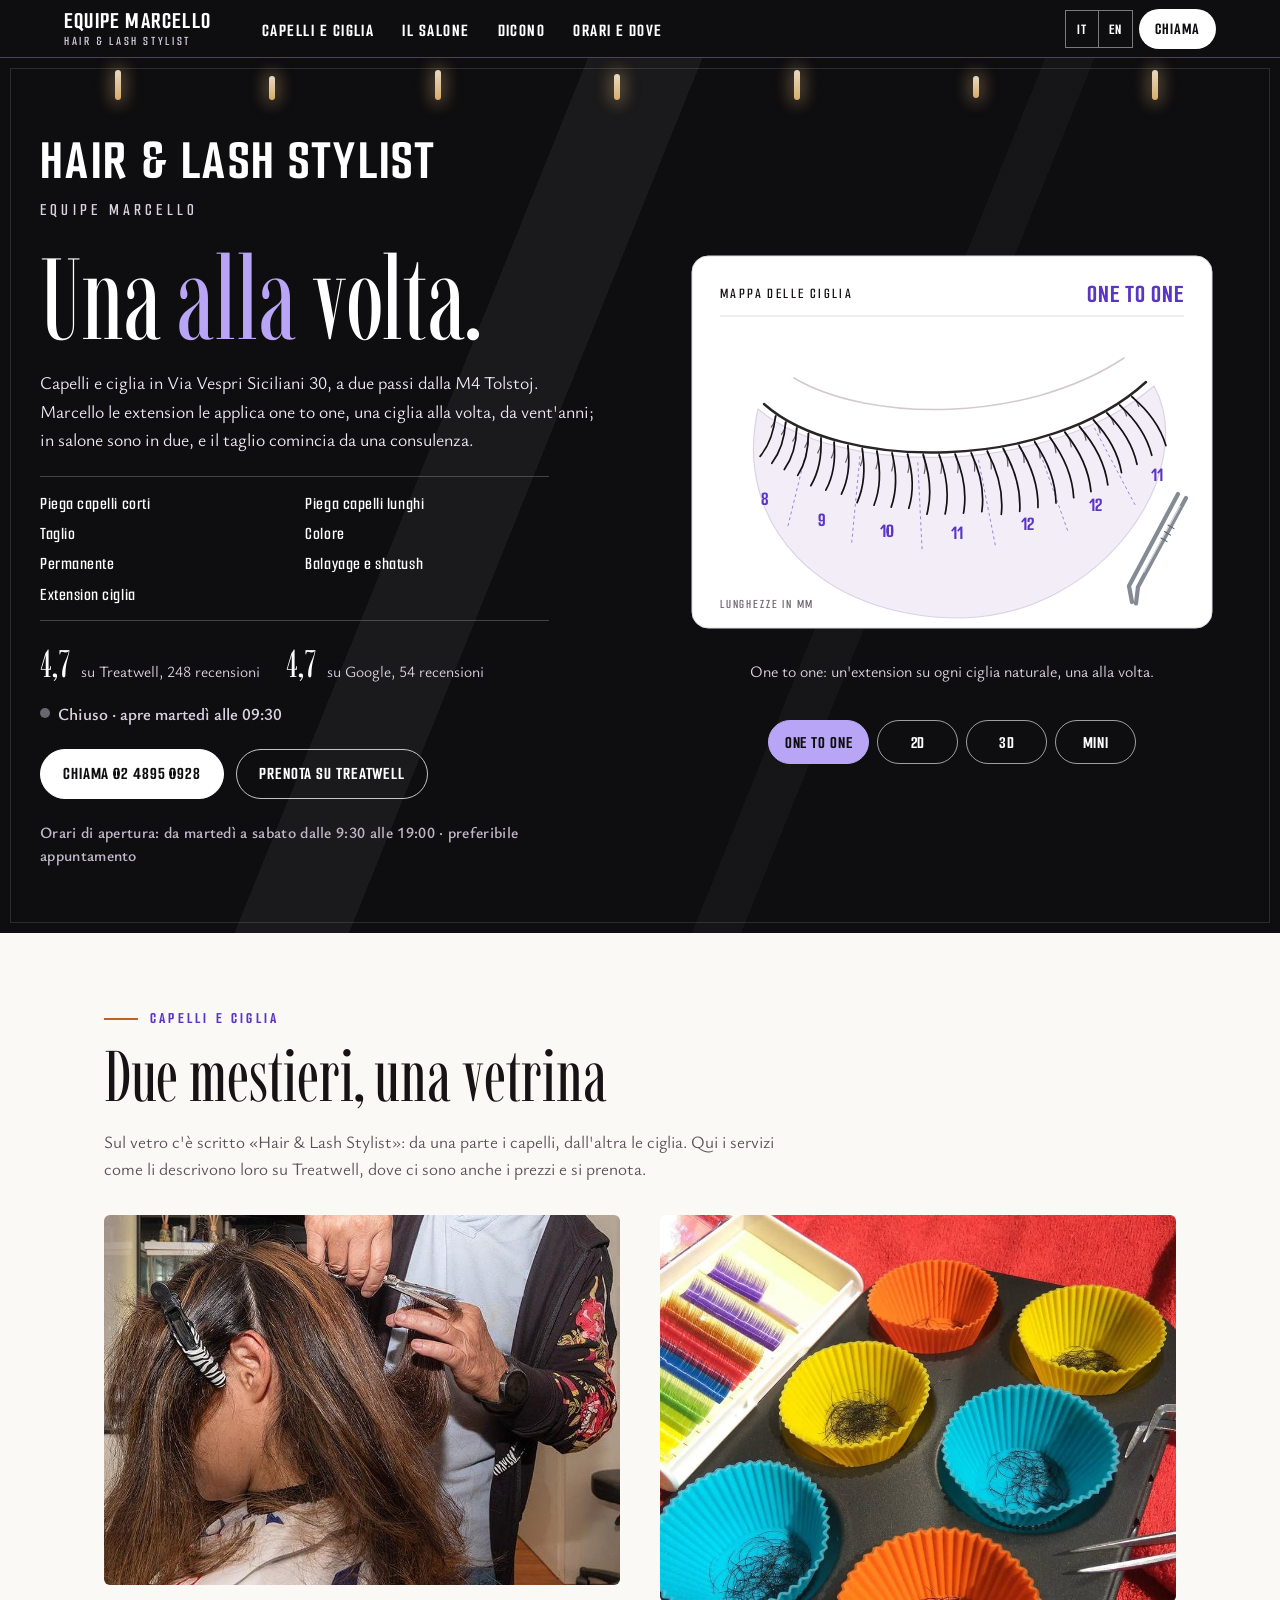
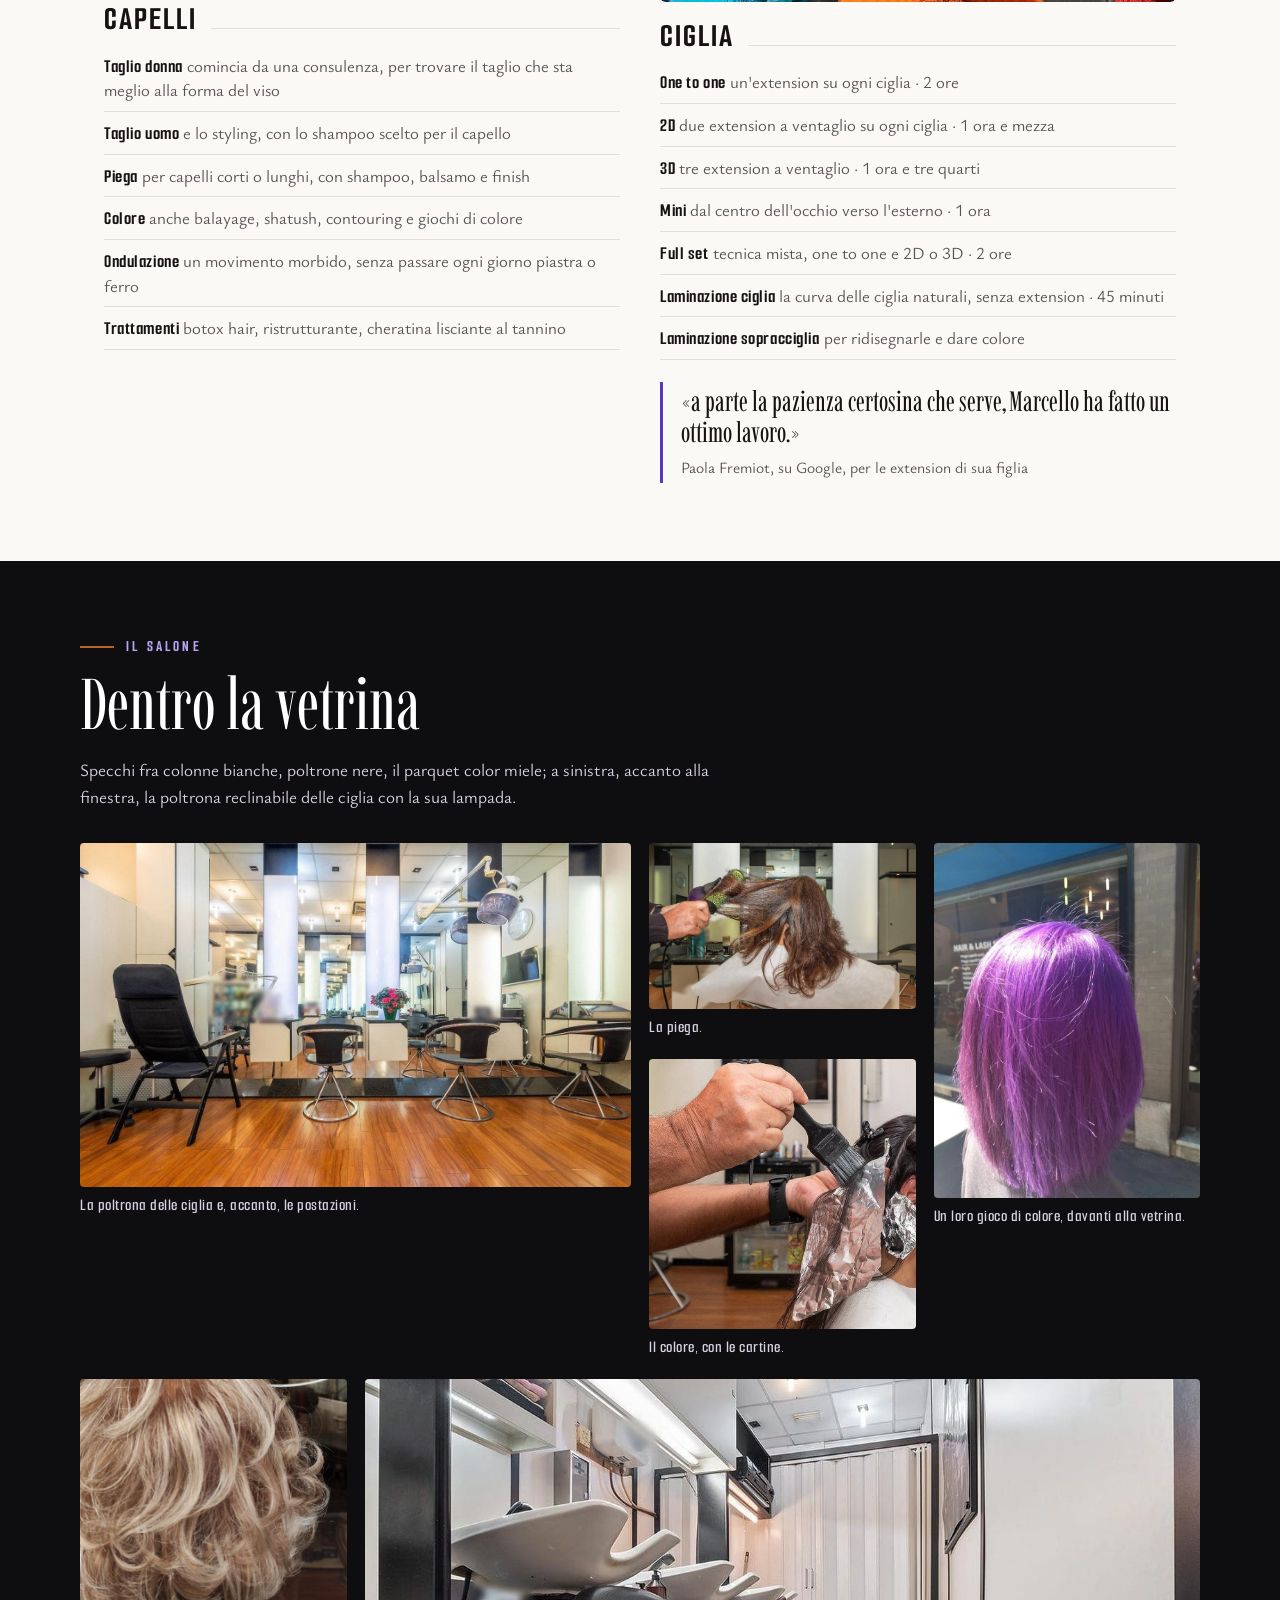
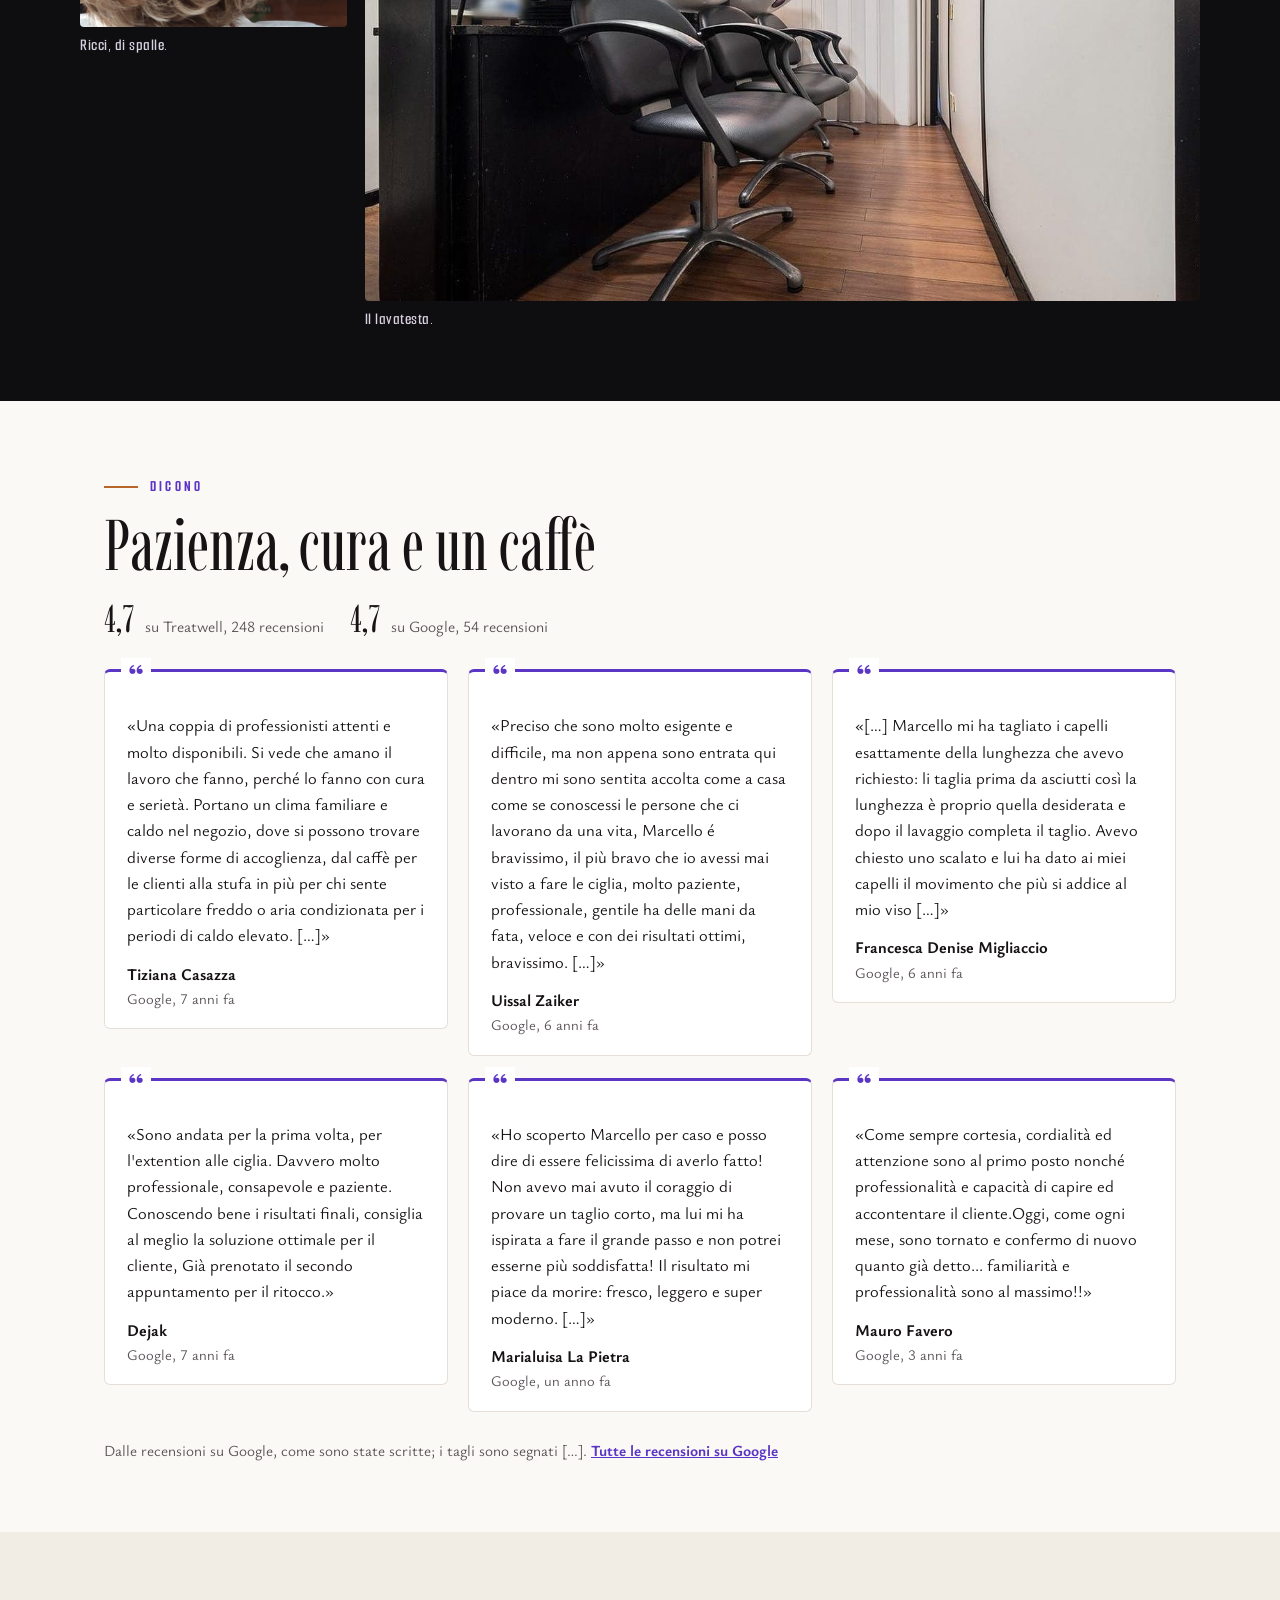
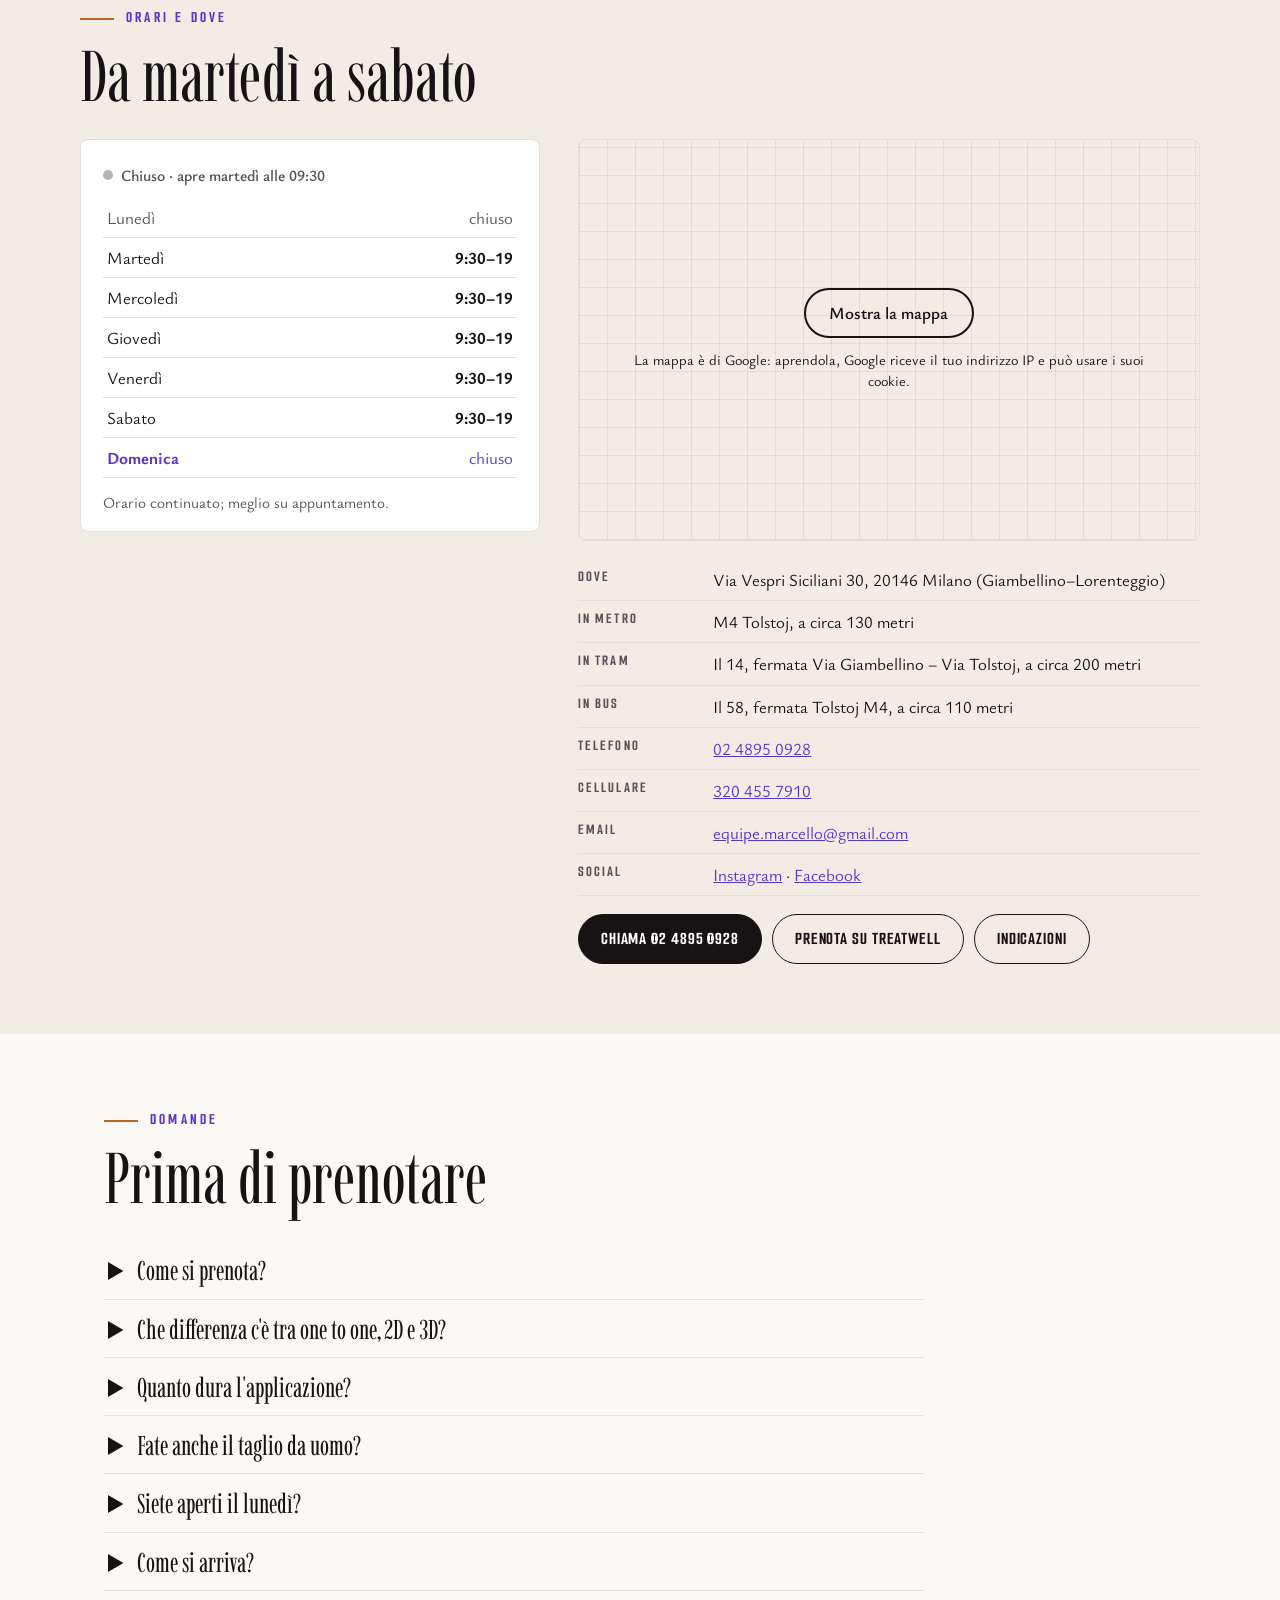
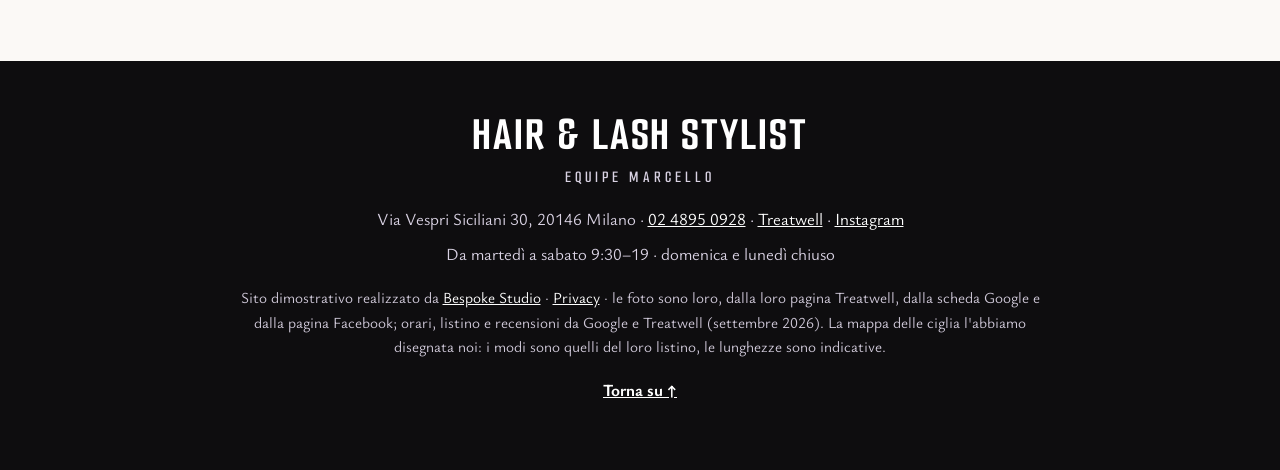
==== commit 3295dbb2: "Privacy e pulizia: caratteri sul sito, mappa al clic, informativa, noindex - caratteri copiati nel s" ====
--- a/index.html
+++ b/index.html
@@ -3,6 +3,7 @@
 <head>
 <meta charset="utf-8">
 <meta name="viewport" content="width=device-width, initial-scale=1">
+<meta name="robots" content="noindex">
 <script>(function(){var r=document.documentElement;r.classList.remove('no-js');
 /* la firma: finché main.js non parte la mappa resta senza extension; se il codice non arriva, dopo 2,5 s è fatta (stato finale) */
 try{if(!matchMedia('(prefers-reduced-motion: reduce)').matches){r.classList.add('firma-attesa');window.__attesaMappa=setTimeout(function(){r.classList.remove('firma-attesa')},2500)}}catch(e){}})()</script>
@@ -20,15 +21,55 @@
 <link rel="icon" href="img/favicon.svg" type="image/svg+xml">
 <link rel="icon" href="img/favicon-32.png" sizes="32x32" type="image/png">
 <link rel="apple-touch-icon" href="img/apple-touch-icon.png">
-<link rel="preconnect" href="https://fonts.googleapis.com">
-<link rel="preconnect" href="https://fonts.gstatic.com" crossorigin>
-<link href="https://fonts.googleapis.com/css2?family=Imbue:opsz,wght@10..100,300..500&amp;family=Smooch+Sans:wght@500;600;700;800&amp;family=Ysabeau+Office:ital,wght@0,400;0,600;0,700;1,400&amp;display=swap" rel="stylesheet">
+<link rel="stylesheet" href="fonts/fonts.css?v=1">
 <link rel="stylesheet" href="css/styles.css?v=1">
 <script src="https://cdn.jsdelivr.net/npm/gsap@3.12.5/dist/gsap.min.js" defer></script>
 <script src="https://cdn.jsdelivr.net/npm/gsap@3.12.5/dist/ScrollTrigger.min.js" defer></script>
 <script src="js/main.js?v=1" defer></script>
 <script type="application/ld+json">
-{"@context":"https://schema.org","@type":"HairSalon","name":"Equipe Marcello","alternateName":"Equipe Marcello LashStylist","description":"Salone di parrucchiere ed estetica delle ciglia in Via Vespri Siciliani 30 a Milano: taglio, piega, colore, ondulazione e trattamenti per i capelli; extension ciglia one to one, 2D, 3D e mini, laminazione di ciglia e sopracciglia.","url":"https://rotenzark.github.io/equipe-marcello-vespri-siciliani/","image":"https://rotenzark.github.io/equipe-marcello-vespri-siciliani/img/og.jpg","telephone":"+39 02 4895 0928","email":"equipe.marcello@gmail.com","address":{"@type":"PostalAddress","streetAddress":"Via Vespri Siciliani 30","postalCode":"20146","addressLocality":"Milano","addressRegion":"MI","addressCountry":"IT"},"geo":{"@type":"GeoCoordinates","latitude":45.45287,"longitude":9.1492},"openingHoursSpecification":[{"@type":"OpeningHoursSpecification","dayOfWeek":["Tuesday","Wednesday","Thursday","Friday","Saturday"],"opens":"09:30","closes":"19:00"}],"aggregateRating":{"@type":"AggregateRating","ratingValue":"4.7","reviewCount":"54","bestRating":"5"},"sameAs":["https://www.treatwell.it/salone/equipe-marcello/","https://www.instagram.com/equipe.marcello/","https://www.facebook.com/extensioncigliamarcello/"]}
+{
+  "@context": "https://schema.org",
+  "@type": "HairSalon",
+  "name": "Equipe Marcello",
+  "alternateName": "Equipe Marcello LashStylist",
+  "description": "Salone di parrucchiere ed estetica delle ciglia in Via Vespri Siciliani 30 a Milano: taglio, piega, colore, ondulazione e trattamenti per i capelli; extension ciglia one to one, 2D, 3D e mini, laminazione di ciglia e sopracciglia.",
+  "url": "https://rotenzark.github.io/equipe-marcello-vespri-siciliani/",
+  "image": "https://rotenzark.github.io/equipe-marcello-vespri-siciliani/img/og.jpg",
+  "telephone": "+39 02 4895 0928",
+  "email": "equipe.marcello@gmail.com",
+  "address": {
+    "@type": "PostalAddress",
+    "streetAddress": "Via Vespri Siciliani 30",
+    "postalCode": "20146",
+    "addressLocality": "Milano",
+    "addressRegion": "MI",
+    "addressCountry": "IT"
+  },
+  "geo": {
+    "@type": "GeoCoordinates",
+    "latitude": 45.45287,
+    "longitude": 9.1492
+  },
+  "openingHoursSpecification": [
+    {
+      "@type": "OpeningHoursSpecification",
+      "dayOfWeek": [
+        "Tuesday",
+        "Wednesday",
+        "Thursday",
+        "Friday",
+        "Saturday"
+      ],
+      "opens": "09:30",
+      "closes": "19:00"
+    }
+  ],
+  "sameAs": [
+    "https://www.treatwell.it/salone/equipe-marcello/",
+    "https://www.instagram.com/equipe.marcello/",
+    "https://www.facebook.com/extensioncigliamarcello/"
+  ]
+}
 </script>
 <script type="application/ld+json">
 {"@context":"https://schema.org","@type":"FAQPage","mainEntity":[
@@ -214,7 +255,7 @@
           <li><b data-i18n="l.7">Laminazione sopracciglia</b> <span data-i18n="l.7d">per ridisegnarle e dare colore</span></li>
         </ul>
         <blockquote class="citazione">
-          <p>«a parte la pazienza certosina che serve, Marcello ha fatto un ottimo lavoro.»</p>
+          <p lang="it">«a parte la pazienza certosina che serve, Marcello ha fatto un ottimo lavoro.»</p>
           <p class="citazione__chi">Paola Fremiot, <span data-i18n="s.fonte">su Google, per le extension di sua figlia</span></p>
         </blockquote>
       </article>
@@ -245,12 +286,12 @@
       <p class="voto"><b class="voto__n">4,7</b> <span class="voto__su" data-i18n="d.google">su Google, 54 recensioni</span></p>
     </div>
     <ul class="recensioni">
-      <li class="recensione reveal"><p class="recensione__testo">«Una coppia di professionisti attenti e molto disponibili. Si vede che amano il lavoro che fanno, perché lo fanno con cura e serietà. Portano un clima familiare e caldo nel negozio, dove si possono trovare diverse forme di accoglienza, dal caffè per le clienti alla stufa in più per chi sente particolare freddo o aria condizionata per i periodi di caldo elevato. […]»</p><p class="recensione__chi"><b>Tiziana Casazza</b> <span data-i18n="d.g7a">Google, 7 anni fa</span></p></li>
-      <li class="recensione reveal"><p class="recensione__testo">«Preciso che sono molto esigente e difficile, ma non appena sono entrata qui dentro mi sono sentita accolta come a casa come se conoscessi le persone che ci lavorano da una vita, Marcello é bravissimo, il più bravo che io avessi mai visto a fare le ciglia, molto paziente, professionale, gentile ha delle mani da fata, veloce e con dei risultati ottimi, bravissimo. […]»</p><p class="recensione__chi"><b>Uissal Zaiker</b> <span data-i18n="d.g6a">Google, 6 anni fa</span></p></li>
-      <li class="recensione reveal"><p class="recensione__testo">«[…] Marcello mi ha tagliato i capelli esattamente della lunghezza che avevo richiesto: li taglia prima da asciutti così la lunghezza è proprio quella desiderata e dopo il lavaggio completa il taglio. Avevo chiesto uno scalato e lui ha dato ai miei capelli il movimento che più si addice al mio viso […]»</p><p class="recensione__chi"><b>Francesca Denise Migliaccio</b> <span data-i18n="d.g6a">Google, 6 anni fa</span></p></li>
-      <li class="recensione reveal"><p class="recensione__testo">«Sono andata per la prima volta, per l&#39;extention alle ciglia. Davvero molto professionale, consapevole e paziente. Conoscendo bene i risultati finali, consiglia al meglio la soluzione ottimale per il cliente, Già prenotato il secondo appuntamento per il ritocco.»</p><p class="recensione__chi"><b>Dejak</b> <span data-i18n="d.g7a">Google, 7 anni fa</span></p></li>
-      <li class="recensione reveal"><p class="recensione__testo">«Ho scoperto Marcello per caso e posso dire di essere felicissima di averlo fatto! Non avevo mai avuto il coraggio di provare un taglio corto, ma lui mi ha ispirata a fare il grande passo e non potrei esserne più soddisfatta! Il risultato mi piace da morire: fresco, leggero e super moderno. […]»</p><p class="recensione__chi"><b>Marialuisa La Pietra</b> <span data-i18n="d.g1a">Google, un anno fa</span></p></li>
-      <li class="recensione reveal"><p class="recensione__testo">«Come sempre cortesia, cordialità ed attenzione sono al primo posto nonché professionalità e capacità di capire ed accontentare il cliente.Oggi, come ogni mese, sono tornato e confermo di nuovo quanto già detto... familiarità e professionalità sono al massimo!!»</p><p class="recensione__chi"><b>Mauro Favero</b> <span data-i18n="d.g3a">Google, 3 anni fa</span></p></li>
+      <li class="recensione reveal"><p lang="it" class="recensione__testo">«Una coppia di professionisti attenti e molto disponibili. Si vede che amano il lavoro che fanno, perché lo fanno con cura e serietà. Portano un clima familiare e caldo nel negozio, dove si possono trovare diverse forme di accoglienza, dal caffè per le clienti alla stufa in più per chi sente particolare freddo o aria condizionata per i periodi di caldo elevato. […]»</p><p class="recensione__chi"><b>Tiziana Casazza</b> <span data-i18n="d.g7a">Google, 7 anni fa</span></p></li>
+      <li class="recensione reveal"><p lang="it" class="recensione__testo">«Preciso che sono molto esigente e difficile, ma non appena sono entrata qui dentro mi sono sentita accolta come a casa come se conoscessi le persone che ci lavorano da una vita, Marcello é bravissimo, il più bravo che io avessi mai visto a fare le ciglia, molto paziente, professionale, gentile ha delle mani da fata, veloce e con dei risultati ottimi, bravissimo. […]»</p><p class="recensione__chi"><b>Uissal Zaiker</b> <span data-i18n="d.g6a">Google, 6 anni fa</span></p></li>
+      <li class="recensione reveal"><p lang="it" class="recensione__testo">«[…] Marcello mi ha tagliato i capelli esattamente della lunghezza che avevo richiesto: li taglia prima da asciutti così la lunghezza è proprio quella desiderata e dopo il lavaggio completa il taglio. Avevo chiesto uno scalato e lui ha dato ai miei capelli il movimento che più si addice al mio viso […]»</p><p class="recensione__chi"><b>Francesca Denise Migliaccio</b> <span data-i18n="d.g6a">Google, 6 anni fa</span></p></li>
+      <li class="recensione reveal"><p lang="it" class="recensione__testo">«Sono andata per la prima volta, per l&#39;extention alle ciglia. Davvero molto professionale, consapevole e paziente. Conoscendo bene i risultati finali, consiglia al meglio la soluzione ottimale per il cliente, Già prenotato il secondo appuntamento per il ritocco.»</p><p class="recensione__chi"><b>Dejak</b> <span data-i18n="d.g7a">Google, 7 anni fa</span></p></li>
+      <li class="recensione reveal"><p lang="it" class="recensione__testo">«Ho scoperto Marcello per caso e posso dire di essere felicissima di averlo fatto! Non avevo mai avuto il coraggio di provare un taglio corto, ma lui mi ha ispirata a fare il grande passo e non potrei esserne più soddisfatta! Il risultato mi piace da morire: fresco, leggero e super moderno. […]»</p><p class="recensione__chi"><b>Marialuisa La Pietra</b> <span data-i18n="d.g1a">Google, un anno fa</span></p></li>
+      <li class="recensione reveal"><p lang="it" class="recensione__testo">«Come sempre cortesia, cordialità ed attenzione sono al primo posto nonché professionalità e capacità di capire ed accontentare il cliente.Oggi, come ogni mese, sono tornato e confermo di nuovo quanto già detto... familiarità e professionalità sono al massimo!!»</p><p class="recensione__chi"><b>Mauro Favero</b> <span data-i18n="d.g3a">Google, 3 anni fa</span></p></li>
     </ul>
     <p class="dicono__nota"><span data-i18n="d.nota">Dalle recensioni su Google, come sono state scritte; i tagli sono segnati […].</span> <a href="https://www.google.com/maps/search/?api=1&amp;query=Equipe+Marcello+LashStylist%2C+Via+Vespri+Siciliani+30%2C+Milano" target="_blank" rel="noopener" data-i18n="d.tutte">Tutte le recensioni su Google</a></p>
   </section>
@@ -278,7 +319,7 @@
       </div>
       <div class="orari__dove">
         <div class="cartina reveal">
-          <iframe title="Mappa: Equipe Marcello, Via Vespri Siciliani 30, Milano" data-i18n-title="o.mappa" src="https://maps.google.com/maps?q=Equipe%20Marcello%20LashStylist%2C%20Via%20Vespri%20Siciliani%2030%2C%20Milano&amp;z=16&amp;output=embed" width="600" height="400" loading="lazy" referrerpolicy="no-referrer-when-downgrade"></iframe>
+          <div class="mappa-clic" data-mappa-clic style="--mappa-h: 400px"><template><iframe title="Mappa: Equipe Marcello, Via Vespri Siciliani 30, Milano" data-i18n-title="o.mappa" src="https://maps.google.com/maps?q=Equipe%20Marcello%20LashStylist%2C%20Via%20Vespri%20Siciliani%2030%2C%20Milano&amp;z=16&amp;output=embed" width="600" height="400" loading="lazy" referrerpolicy="no-referrer-when-downgrade"></iframe></template><div class="mappa-clic__velo"><a class="mappa-clic__btn" href="https://www.google.com/maps/search/?api=1&amp;query=Equipe+Marcello+LashStylist%2C+Via+Vespri+Siciliani+30%2C+Milano" target="_blank" rel="noopener">Mostra la mappa</a><p class="mappa-clic__nota">La mappa è di Google: aprendola, Google riceve il tuo indirizzo IP e può usare i suoi cookie.</p></div></div>
         </div>
         <dl class="indirizzo">
           <div><dt data-i18n="o.dove">Dove</dt><dd data-i18n="o.dovev">Via Vespri Siciliani 30, 20146 Milano (Giambellino–Lorenteggio)</dd></div>
@@ -317,7 +358,7 @@
     <p class="piede__porta" aria-hidden="true">Equipe Marcello</p>
     <p class="piede__dove">Via Vespri Siciliani 30, 20146 Milano · <a href="tel:+390248950928" class="intero">02 4895 0928</a> · <a href="https://www.treatwell.it/salone/equipe-marcello/" target="_blank" rel="noopener">Treatwell</a> · <a href="https://www.instagram.com/equipe.marcello/" target="_blank" rel="noopener">Instagram</a></p>
     <p class="piede__orario" data-i18n="f.orario">Da martedì a sabato 9:30–19 · domenica e lunedì chiuso</p>
-    <p class="piede__cred" data-i18n="f.cred">Sito dimostrativo realizzato da <a href="https://bespokestud.io" rel="noopener">Bespoke Studio</a> · le foto sono loro, dalla loro pagina Treatwell, dalla scheda Google e dalla pagina Facebook; orari, listino e recensioni da Google e Treatwell (settembre 2026). La mappa delle ciglia l&#39;abbiamo disegnata noi: i modi sono quelli del loro listino, le lunghezze sono indicative.</p>
+    <p class="piede__cred" data-i18n="f.cred">Sito dimostrativo realizzato da <a href="https://bespokestud.io" rel="noopener">Bespoke Studio</a> · <a href="privacy.html">Privacy</a> · le foto sono loro, dalla loro pagina Treatwell, dalla scheda Google e dalla pagina Facebook; orari, listino e recensioni da Google e Treatwell (settembre 2026). La mappa delle ciglia l&#39;abbiamo disegnata noi: i modi sono quelli del loro listino, le lunghezze sono indicative.</p>
     <p><a class="piede__su" href="#inizio" data-i18n="f.su">Torna su ↑</a></p>
   </div>
 </footer>
@@ -332,5 +373,6 @@
   <img id="lightboxImg" src="" alt="">
 </div>
 
+<script src="js/mappa-clic.js?v=1" defer></script>
 </body>
 </html>
--- a/fonts/fonts.css
+++ b/fonts/fonts.css
@@ -0,0 +1,424 @@
+/* Caratteri ospitati sul sito: nessuna richiesta a Google Fonts o Fontshare (giro privacy 1/10/2026). Licenze in LICENSE.txt. */
+/* vietnamese */
+@font-face {
+  font-family: 'Imbue';
+  font-style: normal;
+  font-weight: 300 500;
+  font-display: swap;
+  src: url(imbue-v29-RLpxK5P16Ki3fVJgzTQYbg.woff2) format('woff2');
+  unicode-range: U+0102-0103, U+0110-0111, U+0128-0129, U+0168-0169, U+01A0-01A1, U+01AF-01B0, U+0300-0301, U+0303-0304, U+0308-0309, U+0323, U+0329, U+1EA0-1EF9, U+20AB;
+}
+/* latin-ext */
+@font-face {
+  font-family: 'Imbue';
+  font-style: normal;
+  font-weight: 300 500;
+  font-display: swap;
+  src: url(imbue-v29-RLpxK5P16Ki3fVJhzTQYbg.woff2) format('woff2');
+  unicode-range: U+0100-02BA, U+02BD-02C5, U+02C7-02CC, U+02CE-02D7, U+02DD-02FF, U+0304, U+0308, U+0329, U+1D00-1DBF, U+1E00-1E9F, U+1EF2-1EFF, U+2020, U+20A0-20AB, U+20AD-20C0, U+2113, U+2C60-2C7F, U+A720-A7FF;
+}
+/* latin */
+@font-face {
+  font-family: 'Imbue';
+  font-style: normal;
+  font-weight: 300 500;
+  font-display: swap;
+  src: url(imbue-v29-RLpxK5P16Ki3fVJvzTQ.woff2) format('woff2');
+  unicode-range: U+0000-00FF, U+0131, U+0152-0153, U+02BB-02BC, U+02C6, U+02DA, U+02DC, U+0304, U+0308, U+0329, U+2000-206F, U+20AC, U+2122, U+2191, U+2193, U+2212, U+2215, U+FEFF, U+FFFD;
+}
+/* vietnamese */
+@font-face {
+  font-family: 'Smooch Sans';
+  font-style: normal;
+  font-weight: 500;
+  font-display: swap;
+  src: url(smoochsans-v15-c4mk1n5uGsXss2LJh1QH6Zd13KeHWA.woff2) format('woff2');
+  unicode-range: U+0102-0103, U+0110-0111, U+0128-0129, U+0168-0169, U+01A0-01A1, U+01AF-01B0, U+0300-0301, U+0303-0304, U+0308-0309, U+0323, U+0329, U+1EA0-1EF9, U+20AB;
+}
+/* latin-ext */
+@font-face {
+  font-family: 'Smooch Sans';
+  font-style: normal;
+  font-weight: 500;
+  font-display: swap;
+  src: url(smoochsans-v15-c4mk1n5uGsXss2LJh1QH6Zd03KeHWA.woff2) format('woff2');
+  unicode-range: U+0100-02BA, U+02BD-02C5, U+02C7-02CC, U+02CE-02D7, U+02DD-02FF, U+0304, U+0308, U+0329, U+1D00-1DBF, U+1E00-1E9F, U+1EF2-1EFF, U+2020, U+20A0-20AB, U+20AD-20C0, U+2113, U+2C60-2C7F, U+A720-A7FF;
+}
+/* latin */
+@font-face {
+  font-family: 'Smooch Sans';
+  font-style: normal;
+  font-weight: 500;
+  font-display: swap;
+  src: url(smoochsans-v15-c4mk1n5uGsXss2LJh1QH6Zd63Kc.woff2) format('woff2');
+  unicode-range: U+0000-00FF, U+0131, U+0152-0153, U+02BB-02BC, U+02C6, U+02DA, U+02DC, U+0304, U+0308, U+0329, U+2000-206F, U+20AC, U+2122, U+2191, U+2193, U+2212, U+2215, U+FEFF, U+FFFD;
+}
+/* vietnamese */
+@font-face {
+  font-family: 'Smooch Sans';
+  font-style: normal;
+  font-weight: 600;
+  font-display: swap;
+  src: url(smoochsans-v15-c4mk1n5uGsXss2LJh1QH6Zd13KeHWA.woff2) format('woff2');
+  unicode-range: U+0102-0103, U+0110-0111, U+0128-0129, U+0168-0169, U+01A0-01A1, U+01AF-01B0, U+0300-0301, U+0303-0304, U+0308-0309, U+0323, U+0329, U+1EA0-1EF9, U+20AB;
+}
+/* latin-ext */
+@font-face {
+  font-family: 'Smooch Sans';
+  font-style: normal;
+  font-weight: 600;
+  font-display: swap;
+  src: url(smoochsans-v15-c4mk1n5uGsXss2LJh1QH6Zd03KeHWA.woff2) format('woff2');
+  unicode-range: U+0100-02BA, U+02BD-02C5, U+02C7-02CC, U+02CE-02D7, U+02DD-02FF, U+0304, U+0308, U+0329, U+1D00-1DBF, U+1E00-1E9F, U+1EF2-1EFF, U+2020, U+20A0-20AB, U+20AD-20C0, U+2113, U+2C60-2C7F, U+A720-A7FF;
+}
+/* latin */
+@font-face {
+  font-family: 'Smooch Sans';
+  font-style: normal;
+  font-weight: 600;
+  font-display: swap;
+  src: url(smoochsans-v15-c4mk1n5uGsXss2LJh1QH6Zd63Kc.woff2) format('woff2');
+  unicode-range: U+0000-00FF, U+0131, U+0152-0153, U+02BB-02BC, U+02C6, U+02DA, U+02DC, U+0304, U+0308, U+0329, U+2000-206F, U+20AC, U+2122, U+2191, U+2193, U+2212, U+2215, U+FEFF, U+FFFD;
+}
+/* vietnamese */
+@font-face {
+  font-family: 'Smooch Sans';
+  font-style: normal;
+  font-weight: 700;
+  font-display: swap;
+  src: url(smoochsans-v15-c4mk1n5uGsXss2LJh1QH6Zd13KeHWA.woff2) format('woff2');
+  unicode-range: U+0102-0103, U+0110-0111, U+0128-0129, U+0168-0169, U+01A0-01A1, U+01AF-01B0, U+0300-0301, U+0303-0304, U+0308-0309, U+0323, U+0329, U+1EA0-1EF9, U+20AB;
+}
+/* latin-ext */
+@font-face {
+  font-family: 'Smooch Sans';
+  font-style: normal;
+  font-weight: 700;
+  font-display: swap;
+  src: url(smoochsans-v15-c4mk1n5uGsXss2LJh1QH6Zd03KeHWA.woff2) format('woff2');
+  unicode-range: U+0100-02BA, U+02BD-02C5, U+02C7-02CC, U+02CE-02D7, U+02DD-02FF, U+0304, U+0308, U+0329, U+1D00-1DBF, U+1E00-1E9F, U+1EF2-1EFF, U+2020, U+20A0-20AB, U+20AD-20C0, U+2113, U+2C60-2C7F, U+A720-A7FF;
+}
+/* latin */
+@font-face {
+  font-family: 'Smooch Sans';
+  font-style: normal;
+  font-weight: 700;
+  font-display: swap;
+  src: url(smoochsans-v15-c4mk1n5uGsXss2LJh1QH6Zd63Kc.woff2) format('woff2');
+  unicode-range: U+0000-00FF, U+0131, U+0152-0153, U+02BB-02BC, U+02C6, U+02DA, U+02DC, U+0304, U+0308, U+0329, U+2000-206F, U+20AC, U+2122, U+2191, U+2193, U+2212, U+2215, U+FEFF, U+FFFD;
+}
+/* vietnamese */
+@font-face {
+  font-family: 'Smooch Sans';
+  font-style: normal;
+  font-weight: 800;
+  font-display: swap;
+  src: url(smoochsans-v15-c4mk1n5uGsXss2LJh1QH6Zd13KeHWA.woff2) format('woff2');
+  unicode-range: U+0102-0103, U+0110-0111, U+0128-0129, U+0168-0169, U+01A0-01A1, U+01AF-01B0, U+0300-0301, U+0303-0304, U+0308-0309, U+0323, U+0329, U+1EA0-1EF9, U+20AB;
+}
+/* latin-ext */
+@font-face {
+  font-family: 'Smooch Sans';
+  font-style: normal;
+  font-weight: 800;
+  font-display: swap;
+  src: url(smoochsans-v15-c4mk1n5uGsXss2LJh1QH6Zd03KeHWA.woff2) format('woff2');
+  unicode-range: U+0100-02BA, U+02BD-02C5, U+02C7-02CC, U+02CE-02D7, U+02DD-02FF, U+0304, U+0308, U+0329, U+1D00-1DBF, U+1E00-1E9F, U+1EF2-1EFF, U+2020, U+20A0-20AB, U+20AD-20C0, U+2113, U+2C60-2C7F, U+A720-A7FF;
+}
+/* latin */
+@font-face {
+  font-family: 'Smooch Sans';
+  font-style: normal;
+  font-weight: 800;
+  font-display: swap;
+  src: url(smoochsans-v15-c4mk1n5uGsXss2LJh1QH6Zd63Kc.woff2) format('woff2');
+  unicode-range: U+0000-00FF, U+0131, U+0152-0153, U+02BB-02BC, U+02C6, U+02DA, U+02DC, U+0304, U+0308, U+0329, U+2000-206F, U+20AC, U+2122, U+2191, U+2193, U+2212, U+2215, U+FEFF, U+FFFD;
+}
+/* cyrillic-ext */
+@font-face {
+  font-family: 'Ysabeau Office';
+  font-style: italic;
+  font-weight: 400;
+  font-display: swap;
+  src: url(ysabeauoffice-v4-LDIkapaZKhM9RuQIp8FmdYrPPPLMqbE5B_kXOvTOT-D3Ih3najroGQ.woff2) format('woff2');
+  unicode-range: U+0460-052F, U+1C80-1C8A, U+20B4, U+2DE0-2DFF, U+A640-A69F, U+FE2E-FE2F;
+}
+/* cyrillic */
+@font-face {
+  font-family: 'Ysabeau Office';
+  font-style: italic;
+  font-weight: 400;
+  font-display: swap;
+  src: url(ysabeauoffice-v4-LDIkapaZKhM9RuQIp8FmdYrPPPLMqbE5B_kXOvTOT-D3Ih3uajroGQ.woff2) format('woff2');
+  unicode-range: U+0301, U+0400-045F, U+0490-0491, U+04B0-04B1, U+2116;
+}
+/* greek */
+@font-face {
+  font-family: 'Ysabeau Office';
+  font-style: italic;
+  font-weight: 400;
+  font-display: swap;
+  src: url(ysabeauoffice-v4-LDIkapaZKhM9RuQIp8FmdYrPPPLMqbE5B_kXOvTOT-D3Ih3pajroGQ.woff2) format('woff2');
+  unicode-range: U+0370-0377, U+037A-037F, U+0384-038A, U+038C, U+038E-03A1, U+03A3-03FF;
+}
+/* math */
+@font-face {
+  font-family: 'Ysabeau Office';
+  font-style: italic;
+  font-weight: 400;
+  font-display: swap;
+  src: url(ysabeauoffice-v4-LDIkapaZKhM9RuQIp8FmdYrPPPLMqbE5B_kXOvTOT-D3Ih2WajroGQ.woff2) format('woff2');
+  unicode-range: U+0302-0303, U+0305, U+0307-0308, U+0310, U+0312, U+0315, U+031A, U+0326-0327, U+032C, U+032F-0330, U+0332-0333, U+0338, U+033A, U+0346, U+034D, U+0391-03A1, U+03A3-03A9, U+03B1-03C9, U+03D1, U+03D5-03D6, U+03F0-03F1, U+03F4-03F5, U+2016-2017, U+2034-2038, U+203C, U+2040, U+2043, U+2047, U+2050, U+2057, U+205F, U+2070-2071, U+2074-208E, U+2090-209C, U+20D0-20DC, U+20E1, U+20E5-20EF, U+2100-2112, U+2114-2115, U+2117-2121, U+2123-214F, U+2190, U+2192, U+2194-21AE, U+21B0-21E5, U+21F1-21F2, U+21F4-2211, U+2213-2214, U+2216-22FF, U+2308-230B, U+2310, U+2319, U+231C-2321, U+2336-237A, U+237C, U+2395, U+239B-23B7, U+23D0, U+23DC-23E1, U+2474-2475, U+25AF, U+25B3, U+25B7, U+25BD, U+25C1, U+25CA, U+25CC, U+25FB, U+266D-266F, U+27C0-27FF, U+2900-2AFF, U+2B0E-2B11, U+2B30-2B4C, U+2BFE, U+3030, U+FF5B, U+FF5D, U+1D400-1D7FF, U+1EE00-1EEFF;
+}
+/* symbols */
+@font-face {
+  font-family: 'Ysabeau Office';
+  font-style: italic;
+  font-weight: 400;
+  font-display: swap;
+  src: url(ysabeauoffice-v4-LDIkapaZKhM9RuQIp8FmdYrPPPLMqbE5B_kXOvTOT-D3Ih2EajroGQ.woff2) format('woff2');
+  unicode-range: U+0001-000C, U+000E-001F, U+007F-009F, U+20DD-20E0, U+20E2-20E4, U+2150-218F, U+2190, U+2192, U+2194-2199, U+21AF, U+21E6-21F0, U+21F3, U+2218-2219, U+2299, U+22C4-22C6, U+2300-243F, U+2440-244A, U+2460-24FF, U+25A0-27BF, U+2800-28FF, U+2921-2922, U+2981, U+29BF, U+29EB, U+2B00-2BFF, U+4DC0-4DFF, U+FFF9-FFFB, U+10140-1018E, U+10190-1019C, U+101A0, U+101D0-101FD, U+102E0-102FB, U+10E60-10E7E, U+1D2C0-1D2D3, U+1D2E0-1D37F, U+1F000-1F0FF, U+1F100-1F1AD, U+1F1E6-1F1FF, U+1F30D-1F30F, U+1F315, U+1F31C, U+1F31E, U+1F320-1F32C, U+1F336, U+1F378, U+1F37D, U+1F382, U+1F393-1F39F, U+1F3A7-1F3A8, U+1F3AC-1F3AF, U+1F3C2, U+1F3C4-1F3C6, U+1F3CA-1F3CE, U+1F3D4-1F3E0, U+1F3ED, U+1F3F1-1F3F3, U+1F3F5-1F3F7, U+1F408, U+1F415, U+1F41F, U+1F426, U+1F43F, U+1F441-1F442, U+1F444, U+1F446-1F449, U+1F44C-1F44E, U+1F453, U+1F46A, U+1F47D, U+1F4A3, U+1F4B0, U+1F4B3, U+1F4B9, U+1F4BB, U+1F4BF, U+1F4C8-1F4CB, U+1F4D6, U+1F4DA, U+1F4DF, U+1F4E3-1F4E6, U+1F4EA-1F4ED, U+1F4F7, U+1F4F9-1F4FB, U+1F4FD-1F4FE, U+1F503, U+1F507-1F50B, U+1F50D, U+1F512-1F513, U+1F53E-1F54A, U+1F54F-1F5FA, U+1F610, U+1F650-1F67F, U+1F687, U+1F68D, U+1F691, U+1F694, U+1F698, U+1F6AD, U+1F6B2, U+1F6B9-1F6BA, U+1F6BC, U+1F6C6-1F6CF, U+1F6D3-1F6D7, U+1F6E0-1F6EA, U+1F6F0-1F6F3, U+1F6F7-1F6FC, U+1F700-1F7FF, U+1F800-1F80B, U+1F810-1F847, U+1F850-1F859, U+1F860-1F887, U+1F890-1F8AD, U+1F8B0-1F8BB, U+1F8C0-1F8C1, U+1F900-1F90B, U+1F93B, U+1F946, U+1F984, U+1F996, U+1F9E9, U+1FA00-1FA6F, U+1FA70-1FA7C, U+1FA80-1FA89, U+1FA8F-1FAC6, U+1FACE-1FADC, U+1FADF-1FAE9, U+1FAF0-1FAF8, U+1FB00-1FBFF;
+}
+/* vietnamese */
+@font-face {
+  font-family: 'Ysabeau Office';
+  font-style: italic;
+  font-weight: 400;
+  font-display: swap;
+  src: url(ysabeauoffice-v4-LDIkapaZKhM9RuQIp8FmdYrPPPLMqbE5B_kXOvTOT-D3Ih3lajroGQ.woff2) format('woff2');
+  unicode-range: U+0102-0103, U+0110-0111, U+0128-0129, U+0168-0169, U+01A0-01A1, U+01AF-01B0, U+0300-0301, U+0303-0304, U+0308-0309, U+0323, U+0329, U+1EA0-1EF9, U+20AB;
+}
+/* latin-ext */
+@font-face {
+  font-family: 'Ysabeau Office';
+  font-style: italic;
+  font-weight: 400;
+  font-display: swap;
+  src: url(ysabeauoffice-v4-LDIkapaZKhM9RuQIp8FmdYrPPPLMqbE5B_kXOvTOT-D3Ih3kajroGQ.woff2) format('woff2');
+  unicode-range: U+0100-02BA, U+02BD-02C5, U+02C7-02CC, U+02CE-02D7, U+02DD-02FF, U+0304, U+0308, U+0329, U+1D00-1DBF, U+1E00-1E9F, U+1EF2-1EFF, U+2020, U+20A0-20AB, U+20AD-20C0, U+2113, U+2C60-2C7F, U+A720-A7FF;
+}
+/* latin */
+@font-face {
+  font-family: 'Ysabeau Office';
+  font-style: italic;
+  font-weight: 400;
+  font-display: swap;
+  src: url(ysabeauoffice-v4-LDIkapaZKhM9RuQIp8FmdYrPPPLMqbE5B_kXOvTOT-D3Ih3qajo.woff2) format('woff2');
+  unicode-range: U+0000-00FF, U+0131, U+0152-0153, U+02BB-02BC, U+02C6, U+02DA, U+02DC, U+0304, U+0308, U+0329, U+2000-206F, U+20AC, U+2122, U+2191, U+2193, U+2212, U+2215, U+FEFF, U+FFFD;
+}
+/* cyrillic-ext */
+@font-face {
+  font-family: 'Ysabeau Office';
+  font-style: normal;
+  font-weight: 400;
+  font-display: swap;
+  src: url(ysabeauoffice-v4-LDIrapaZKhM9RuQIp8FmdYrPPPLEs78J8g.woff2) format('woff2');
+  unicode-range: U+0460-052F, U+1C80-1C8A, U+20B4, U+2DE0-2DFF, U+A640-A69F, U+FE2E-FE2F;
+}
+/* cyrillic */
+@font-face {
+  font-family: 'Ysabeau Office';
+  font-style: normal;
+  font-weight: 400;
+  font-display: swap;
+  src: url(ysabeauoffice-v4-LDIrapaZKhM9RuQIp8FmdYrPPPLNs78J8g.woff2) format('woff2');
+  unicode-range: U+0301, U+0400-045F, U+0490-0491, U+04B0-04B1, U+2116;
+}
+/* greek */
+@font-face {
+  font-family: 'Ysabeau Office';
+  font-style: normal;
+  font-weight: 400;
+  font-display: swap;
+  src: url(ysabeauoffice-v4-LDIrapaZKhM9RuQIp8FmdYrPPPLKs78J8g.woff2) format('woff2');
+  unicode-range: U+0370-0377, U+037A-037F, U+0384-038A, U+038C, U+038E-03A1, U+03A3-03FF;
+}
+/* math */
+@font-face {
+  font-family: 'Ysabeau Office';
+  font-style: normal;
+  font-weight: 400;
+  font-display: swap;
+  src: url(ysabeauoffice-v4-LDIrapaZKhM9RuQIp8FmdYrPPPK1s78J8g.woff2) format('woff2');
+  unicode-range: U+0302-0303, U+0305, U+0307-0308, U+0310, U+0312, U+0315, U+031A, U+0326-0327, U+032C, U+032F-0330, U+0332-0333, U+0338, U+033A, U+0346, U+034D, U+0391-03A1, U+03A3-03A9, U+03B1-03C9, U+03D1, U+03D5-03D6, U+03F0-03F1, U+03F4-03F5, U+2016-2017, U+2034-2038, U+203C, U+2040, U+2043, U+2047, U+2050, U+2057, U+205F, U+2070-2071, U+2074-208E, U+2090-209C, U+20D0-20DC, U+20E1, U+20E5-20EF, U+2100-2112, U+2114-2115, U+2117-2121, U+2123-214F, U+2190, U+2192, U+2194-21AE, U+21B0-21E5, U+21F1-21F2, U+21F4-2211, U+2213-2214, U+2216-22FF, U+2308-230B, U+2310, U+2319, U+231C-2321, U+2336-237A, U+237C, U+2395, U+239B-23B7, U+23D0, U+23DC-23E1, U+2474-2475, U+25AF, U+25B3, U+25B7, U+25BD, U+25C1, U+25CA, U+25CC, U+25FB, U+266D-266F, U+27C0-27FF, U+2900-2AFF, U+2B0E-2B11, U+2B30-2B4C, U+2BFE, U+3030, U+FF5B, U+FF5D, U+1D400-1D7FF, U+1EE00-1EEFF;
+}
+/* symbols */
+@font-face {
+  font-family: 'Ysabeau Office';
+  font-style: normal;
+  font-weight: 400;
+  font-display: swap;
+  src: url(ysabeauoffice-v4-LDIrapaZKhM9RuQIp8FmdYrPPPKns78J8g.woff2) format('woff2');
+  unicode-range: U+0001-000C, U+000E-001F, U+007F-009F, U+20DD-20E0, U+20E2-20E4, U+2150-218F, U+2190, U+2192, U+2194-2199, U+21AF, U+21E6-21F0, U+21F3, U+2218-2219, U+2299, U+22C4-22C6, U+2300-243F, U+2440-244A, U+2460-24FF, U+25A0-27BF, U+2800-28FF, U+2921-2922, U+2981, U+29BF, U+29EB, U+2B00-2BFF, U+4DC0-4DFF, U+FFF9-FFFB, U+10140-1018E, U+10190-1019C, U+101A0, U+101D0-101FD, U+102E0-102FB, U+10E60-10E7E, U+1D2C0-1D2D3, U+1D2E0-1D37F, U+1F000-1F0FF, U+1F100-1F1AD, U+1F1E6-1F1FF, U+1F30D-1F30F, U+1F315, U+1F31C, U+1F31E, U+1F320-1F32C, U+1F336, U+1F378, U+1F37D, U+1F382, U+1F393-1F39F, U+1F3A7-1F3A8, U+1F3AC-1F3AF, U+1F3C2, U+1F3C4-1F3C6, U+1F3CA-1F3CE, U+1F3D4-1F3E0, U+1F3ED, U+1F3F1-1F3F3, U+1F3F5-1F3F7, U+1F408, U+1F415, U+1F41F, U+1F426, U+1F43F, U+1F441-1F442, U+1F444, U+1F446-1F449, U+1F44C-1F44E, U+1F453, U+1F46A, U+1F47D, U+1F4A3, U+1F4B0, U+1F4B3, U+1F4B9, U+1F4BB, U+1F4BF, U+1F4C8-1F4CB, U+1F4D6, U+1F4DA, U+1F4DF, U+1F4E3-1F4E6, U+1F4EA-1F4ED, U+1F4F7, U+1F4F9-1F4FB, U+1F4FD-1F4FE, U+1F503, U+1F507-1F50B, U+1F50D, U+1F512-1F513, U+1F53E-1F54A, U+1F54F-1F5FA, U+1F610, U+1F650-1F67F, U+1F687, U+1F68D, U+1F691, U+1F694, U+1F698, U+1F6AD, U+1F6B2, U+1F6B9-1F6BA, U+1F6BC, U+1F6C6-1F6CF, U+1F6D3-1F6D7, U+1F6E0-1F6EA, U+1F6F0-1F6F3, U+1F6F7-1F6FC, U+1F700-1F7FF, U+1F800-1F80B, U+1F810-1F847, U+1F850-1F859, U+1F860-1F887, U+1F890-1F8AD, U+1F8B0-1F8BB, U+1F8C0-1F8C1, U+1F900-1F90B, U+1F93B, U+1F946, U+1F984, U+1F996, U+1F9E9, U+1FA00-1FA6F, U+1FA70-1FA7C, U+1FA80-1FA89, U+1FA8F-1FAC6, U+1FACE-1FADC, U+1FADF-1FAE9, U+1FAF0-1FAF8, U+1FB00-1FBFF;
+}
+/* vietnamese */
+@font-face {
+  font-family: 'Ysabeau Office';
+  font-style: normal;
+  font-weight: 400;
+  font-display: swap;
+  src: url(ysabeauoffice-v4-LDIrapaZKhM9RuQIp8FmdYrPPPLGs78J8g.woff2) format('woff2');
+  unicode-range: U+0102-0103, U+0110-0111, U+0128-0129, U+0168-0169, U+01A0-01A1, U+01AF-01B0, U+0300-0301, U+0303-0304, U+0308-0309, U+0323, U+0329, U+1EA0-1EF9, U+20AB;
+}
+/* latin-ext */
+@font-face {
+  font-family: 'Ysabeau Office';
+  font-style: normal;
+  font-weight: 400;
+  font-display: swap;
+  src: url(ysabeauoffice-v4-LDIrapaZKhM9RuQIp8FmdYrPPPLHs78J8g.woff2) format('woff2');
+  unicode-range: U+0100-02BA, U+02BD-02C5, U+02C7-02CC, U+02CE-02D7, U+02DD-02FF, U+0304, U+0308, U+0329, U+1D00-1DBF, U+1E00-1E9F, U+1EF2-1EFF, U+2020, U+20A0-20AB, U+20AD-20C0, U+2113, U+2C60-2C7F, U+A720-A7FF;
+}
+/* latin */
+@font-face {
+  font-family: 'Ysabeau Office';
+  font-style: normal;
+  font-weight: 400;
+  font-display: swap;
+  src: url(ysabeauoffice-v4-LDIrapaZKhM9RuQIp8FmdYrPPPLJs78.woff2) format('woff2');
+  unicode-range: U+0000-00FF, U+0131, U+0152-0153, U+02BB-02BC, U+02C6, U+02DA, U+02DC, U+0304, U+0308, U+0329, U+2000-206F, U+20AC, U+2122, U+2191, U+2193, U+2212, U+2215, U+FEFF, U+FFFD;
+}
+/* cyrillic-ext */
+@font-face {
+  font-family: 'Ysabeau Office';
+  font-style: normal;
+  font-weight: 600;
+  font-display: swap;
+  src: url(ysabeauoffice-v4-LDIrapaZKhM9RuQIp8FmdYrPPPLEs78J8g.woff2) format('woff2');
+  unicode-range: U+0460-052F, U+1C80-1C8A, U+20B4, U+2DE0-2DFF, U+A640-A69F, U+FE2E-FE2F;
+}
+/* cyrillic */
+@font-face {
+  font-family: 'Ysabeau Office';
+  font-style: normal;
+  font-weight: 600;
+  font-display: swap;
+  src: url(ysabeauoffice-v4-LDIrapaZKhM9RuQIp8FmdYrPPPLNs78J8g.woff2) format('woff2');
+  unicode-range: U+0301, U+0400-045F, U+0490-0491, U+04B0-04B1, U+2116;
+}
+/* greek */
+@font-face {
+  font-family: 'Ysabeau Office';
+  font-style: normal;
+  font-weight: 600;
+  font-display: swap;
+  src: url(ysabeauoffice-v4-LDIrapaZKhM9RuQIp8FmdYrPPPLKs78J8g.woff2) format('woff2');
+  unicode-range: U+0370-0377, U+037A-037F, U+0384-038A, U+038C, U+038E-03A1, U+03A3-03FF;
+}
+/* math */
+@font-face {
+  font-family: 'Ysabeau Office';
+  font-style: normal;
+  font-weight: 600;
+  font-display: swap;
+  src: url(ysabeauoffice-v4-LDIrapaZKhM9RuQIp8FmdYrPPPK1s78J8g.woff2) format('woff2');
+  unicode-range: U+0302-0303, U+0305, U+0307-0308, U+0310, U+0312, U+0315, U+031A, U+0326-0327, U+032C, U+032F-0330, U+0332-0333, U+0338, U+033A, U+0346, U+034D, U+0391-03A1, U+03A3-03A9, U+03B1-03C9, U+03D1, U+03D5-03D6, U+03F0-03F1, U+03F4-03F5, U+2016-2017, U+2034-2038, U+203C, U+2040, U+2043, U+2047, U+2050, U+2057, U+205F, U+2070-2071, U+2074-208E, U+2090-209C, U+20D0-20DC, U+20E1, U+20E5-20EF, U+2100-2112, U+2114-2115, U+2117-2121, U+2123-214F, U+2190, U+2192, U+2194-21AE, U+21B0-21E5, U+21F1-21F2, U+21F4-2211, U+2213-2214, U+2216-22FF, U+2308-230B, U+2310, U+2319, U+231C-2321, U+2336-237A, U+237C, U+2395, U+239B-23B7, U+23D0, U+23DC-23E1, U+2474-2475, U+25AF, U+25B3, U+25B7, U+25BD, U+25C1, U+25CA, U+25CC, U+25FB, U+266D-266F, U+27C0-27FF, U+2900-2AFF, U+2B0E-2B11, U+2B30-2B4C, U+2BFE, U+3030, U+FF5B, U+FF5D, U+1D400-1D7FF, U+1EE00-1EEFF;
+}
+/* symbols */
+@font-face {
+  font-family: 'Ysabeau Office';
+  font-style: normal;
+  font-weight: 600;
+  font-display: swap;
+  src: url(ysabeauoffice-v4-LDIrapaZKhM9RuQIp8FmdYrPPPKns78J8g.woff2) format('woff2');
+  unicode-range: U+0001-000C, U+000E-001F, U+007F-009F, U+20DD-20E0, U+20E2-20E4, U+2150-218F, U+2190, U+2192, U+2194-2199, U+21AF, U+21E6-21F0, U+21F3, U+2218-2219, U+2299, U+22C4-22C6, U+2300-243F, U+2440-244A, U+2460-24FF, U+25A0-27BF, U+2800-28FF, U+2921-2922, U+2981, U+29BF, U+29EB, U+2B00-2BFF, U+4DC0-4DFF, U+FFF9-FFFB, U+10140-1018E, U+10190-1019C, U+101A0, U+101D0-101FD, U+102E0-102FB, U+10E60-10E7E, U+1D2C0-1D2D3, U+1D2E0-1D37F, U+1F000-1F0FF, U+1F100-1F1AD, U+1F1E6-1F1FF, U+1F30D-1F30F, U+1F315, U+1F31C, U+1F31E, U+1F320-1F32C, U+1F336, U+1F378, U+1F37D, U+1F382, U+1F393-1F39F, U+1F3A7-1F3A8, U+1F3AC-1F3AF, U+1F3C2, U+1F3C4-1F3C6, U+1F3CA-1F3CE, U+1F3D4-1F3E0, U+1F3ED, U+1F3F1-1F3F3, U+1F3F5-1F3F7, U+1F408, U+1F415, U+1F41F, U+1F426, U+1F43F, U+1F441-1F442, U+1F444, U+1F446-1F449, U+1F44C-1F44E, U+1F453, U+1F46A, U+1F47D, U+1F4A3, U+1F4B0, U+1F4B3, U+1F4B9, U+1F4BB, U+1F4BF, U+1F4C8-1F4CB, U+1F4D6, U+1F4DA, U+1F4DF, U+1F4E3-1F4E6, U+1F4EA-1F4ED, U+1F4F7, U+1F4F9-1F4FB, U+1F4FD-1F4FE, U+1F503, U+1F507-1F50B, U+1F50D, U+1F512-1F513, U+1F53E-1F54A, U+1F54F-1F5FA, U+1F610, U+1F650-1F67F, U+1F687, U+1F68D, U+1F691, U+1F694, U+1F698, U+1F6AD, U+1F6B2, U+1F6B9-1F6BA, U+1F6BC, U+1F6C6-1F6CF, U+1F6D3-1F6D7, U+1F6E0-1F6EA, U+1F6F0-1F6F3, U+1F6F7-1F6FC, U+1F700-1F7FF, U+1F800-1F80B, U+1F810-1F847, U+1F850-1F859, U+1F860-1F887, U+1F890-1F8AD, U+1F8B0-1F8BB, U+1F8C0-1F8C1, U+1F900-1F90B, U+1F93B, U+1F946, U+1F984, U+1F996, U+1F9E9, U+1FA00-1FA6F, U+1FA70-1FA7C, U+1FA80-1FA89, U+1FA8F-1FAC6, U+1FACE-1FADC, U+1FADF-1FAE9, U+1FAF0-1FAF8, U+1FB00-1FBFF;
+}
+/* vietnamese */
+@font-face {
+  font-family: 'Ysabeau Office';
+  font-style: normal;
+  font-weight: 600;
+  font-display: swap;
+  src: url(ysabeauoffice-v4-LDIrapaZKhM9RuQIp8FmdYrPPPLGs78J8g.woff2) format('woff2');
+  unicode-range: U+0102-0103, U+0110-0111, U+0128-0129, U+0168-0169, U+01A0-01A1, U+01AF-01B0, U+0300-0301, U+0303-0304, U+0308-0309, U+0323, U+0329, U+1EA0-1EF9, U+20AB;
+}
+/* latin-ext */
+@font-face {
+  font-family: 'Ysabeau Office';
+  font-style: normal;
+  font-weight: 600;
+  font-display: swap;
+  src: url(ysabeauoffice-v4-LDIrapaZKhM9RuQIp8FmdYrPPPLHs78J8g.woff2) format('woff2');
+  unicode-range: U+0100-02BA, U+02BD-02C5, U+02C7-02CC, U+02CE-02D7, U+02DD-02FF, U+0304, U+0308, U+0329, U+1D00-1DBF, U+1E00-1E9F, U+1EF2-1EFF, U+2020, U+20A0-20AB, U+20AD-20C0, U+2113, U+2C60-2C7F, U+A720-A7FF;
+}
+/* latin */
+@font-face {
+  font-family: 'Ysabeau Office';
+  font-style: normal;
+  font-weight: 600;
+  font-display: swap;
+  src: url(ysabeauoffice-v4-LDIrapaZKhM9RuQIp8FmdYrPPPLJs78.woff2) format('woff2');
+  unicode-range: U+0000-00FF, U+0131, U+0152-0153, U+02BB-02BC, U+02C6, U+02DA, U+02DC, U+0304, U+0308, U+0329, U+2000-206F, U+20AC, U+2122, U+2191, U+2193, U+2212, U+2215, U+FEFF, U+FFFD;
+}
+/* cyrillic-ext */
+@font-face {
+  font-family: 'Ysabeau Office';
+  font-style: normal;
+  font-weight: 700;
+  font-display: swap;
+  src: url(ysabeauoffice-v4-LDIrapaZKhM9RuQIp8FmdYrPPPLEs78J8g.woff2) format('woff2');
+  unicode-range: U+0460-052F, U+1C80-1C8A, U+20B4, U+2DE0-2DFF, U+A640-A69F, U+FE2E-FE2F;
+}
+/* cyrillic */
+@font-face {
+  font-family: 'Ysabeau Office';
+  font-style: normal;
+  font-weight: 700;
+  font-display: swap;
+  src: url(ysabeauoffice-v4-LDIrapaZKhM9RuQIp8FmdYrPPPLNs78J8g.woff2) format('woff2');
+  unicode-range: U+0301, U+0400-045F, U+0490-0491, U+04B0-04B1, U+2116;
+}
+/* greek */
+@font-face {
+  font-family: 'Ysabeau Office';
+  font-style: normal;
+  font-weight: 700;
+  font-display: swap;
+  src: url(ysabeauoffice-v4-LDIrapaZKhM9RuQIp8FmdYrPPPLKs78J8g.woff2) format('woff2');
+  unicode-range: U+0370-0377, U+037A-037F, U+0384-038A, U+038C, U+038E-03A1, U+03A3-03FF;
+}
+/* math */
+@font-face {
+  font-family: 'Ysabeau Office';
+  font-style: normal;
+  font-weight: 700;
+  font-display: swap;
+  src: url(ysabeauoffice-v4-LDIrapaZKhM9RuQIp8FmdYrPPPK1s78J8g.woff2) format('woff2');
+  unicode-range: U+0302-0303, U+0305, U+0307-0308, U+0310, U+0312, U+0315, U+031A, U+0326-0327, U+032C, U+032F-0330, U+0332-0333, U+0338, U+033A, U+0346, U+034D, U+0391-03A1, U+03A3-03A9, U+03B1-03C9, U+03D1, U+03D5-03D6, U+03F0-03F1, U+03F4-03F5, U+2016-2017, U+2034-2038, U+203C, U+2040, U+2043, U+2047, U+2050, U+2057, U+205F, U+2070-2071, U+2074-208E, U+2090-209C, U+20D0-20DC, U+20E1, U+20E5-20EF, U+2100-2112, U+2114-2115, U+2117-2121, U+2123-214F, U+2190, U+2192, U+2194-21AE, U+21B0-21E5, U+21F1-21F2, U+21F4-2211, U+2213-2214, U+2216-22FF, U+2308-230B, U+2310, U+2319, U+231C-2321, U+2336-237A, U+237C, U+2395, U+239B-23B7, U+23D0, U+23DC-23E1, U+2474-2475, U+25AF, U+25B3, U+25B7, U+25BD, U+25C1, U+25CA, U+25CC, U+25FB, U+266D-266F, U+27C0-27FF, U+2900-2AFF, U+2B0E-2B11, U+2B30-2B4C, U+2BFE, U+3030, U+FF5B, U+FF5D, U+1D400-1D7FF, U+1EE00-1EEFF;
+}
+/* symbols */
+@font-face {
+  font-family: 'Ysabeau Office';
+  font-style: normal;
+  font-weight: 700;
+  font-display: swap;
+  src: url(ysabeauoffice-v4-LDIrapaZKhM9RuQIp8FmdYrPPPKns78J8g.woff2) format('woff2');
+  unicode-range: U+0001-000C, U+000E-001F, U+007F-009F, U+20DD-20E0, U+20E2-20E4, U+2150-218F, U+2190, U+2192, U+2194-2199, U+21AF, U+21E6-21F0, U+21F3, U+2218-2219, U+2299, U+22C4-22C6, U+2300-243F, U+2440-244A, U+2460-24FF, U+25A0-27BF, U+2800-28FF, U+2921-2922, U+2981, U+29BF, U+29EB, U+2B00-2BFF, U+4DC0-4DFF, U+FFF9-FFFB, U+10140-1018E, U+10190-1019C, U+101A0, U+101D0-101FD, U+102E0-102FB, U+10E60-10E7E, U+1D2C0-1D2D3, U+1D2E0-1D37F, U+1F000-1F0FF, U+1F100-1F1AD, U+1F1E6-1F1FF, U+1F30D-1F30F, U+1F315, U+1F31C, U+1F31E, U+1F320-1F32C, U+1F336, U+1F378, U+1F37D, U+1F382, U+1F393-1F39F, U+1F3A7-1F3A8, U+1F3AC-1F3AF, U+1F3C2, U+1F3C4-1F3C6, U+1F3CA-1F3CE, U+1F3D4-1F3E0, U+1F3ED, U+1F3F1-1F3F3, U+1F3F5-1F3F7, U+1F408, U+1F415, U+1F41F, U+1F426, U+1F43F, U+1F441-1F442, U+1F444, U+1F446-1F449, U+1F44C-1F44E, U+1F453, U+1F46A, U+1F47D, U+1F4A3, U+1F4B0, U+1F4B3, U+1F4B9, U+1F4BB, U+1F4BF, U+1F4C8-1F4CB, U+1F4D6, U+1F4DA, U+1F4DF, U+1F4E3-1F4E6, U+1F4EA-1F4ED, U+1F4F7, U+1F4F9-1F4FB, U+1F4FD-1F4FE, U+1F503, U+1F507-1F50B, U+1F50D, U+1F512-1F513, U+1F53E-1F54A, U+1F54F-1F5FA, U+1F610, U+1F650-1F67F, U+1F687, U+1F68D, U+1F691, U+1F694, U+1F698, U+1F6AD, U+1F6B2, U+1F6B9-1F6BA, U+1F6BC, U+1F6C6-1F6CF, U+1F6D3-1F6D7, U+1F6E0-1F6EA, U+1F6F0-1F6F3, U+1F6F7-1F6FC, U+1F700-1F7FF, U+1F800-1F80B, U+1F810-1F847, U+1F850-1F859, U+1F860-1F887, U+1F890-1F8AD, U+1F8B0-1F8BB, U+1F8C0-1F8C1, U+1F900-1F90B, U+1F93B, U+1F946, U+1F984, U+1F996, U+1F9E9, U+1FA00-1FA6F, U+1FA70-1FA7C, U+1FA80-1FA89, U+1FA8F-1FAC6, U+1FACE-1FADC, U+1FADF-1FAE9, U+1FAF0-1FAF8, U+1FB00-1FBFF;
+}
+/* vietnamese */
+@font-face {
+  font-family: 'Ysabeau Office';
+  font-style: normal;
+  font-weight: 700;
+  font-display: swap;
+  src: url(ysabeauoffice-v4-LDIrapaZKhM9RuQIp8FmdYrPPPLGs78J8g.woff2) format('woff2');
+  unicode-range: U+0102-0103, U+0110-0111, U+0128-0129, U+0168-0169, U+01A0-01A1, U+01AF-01B0, U+0300-0301, U+0303-0304, U+0308-0309, U+0323, U+0329, U+1EA0-1EF9, U+20AB;
+}
+/* latin-ext */
+@font-face {
+  font-family: 'Ysabeau Office';
+  font-style: normal;
+  font-weight: 700;
+  font-display: swap;
+  src: url(ysabeauoffice-v4-LDIrapaZKhM9RuQIp8FmdYrPPPLHs78J8g.woff2) format('woff2');
+  unicode-range: U+0100-02BA, U+02BD-02C5, U+02C7-02CC, U+02CE-02D7, U+02DD-02FF, U+0304, U+0308, U+0329, U+1D00-1DBF, U+1E00-1E9F, U+1EF2-1EFF, U+2020, U+20A0-20AB, U+20AD-20C0, U+2113, U+2C60-2C7F, U+A720-A7FF;
+}
+/* latin */
+@font-face {
+  font-family: 'Ysabeau Office';
+  font-style: normal;
+  font-weight: 700;
+  font-display: swap;
+  src: url(ysabeauoffice-v4-LDIrapaZKhM9RuQIp8FmdYrPPPLJs78.woff2) format('woff2');
+  unicode-range: U+0000-00FF, U+0131, U+0152-0153, U+02BB-02BC, U+02C6, U+02DA, U+02DC, U+0304, U+0308, U+0329, U+2000-206F, U+20AC, U+2122, U+2191, U+2193, U+2212, U+2215, U+FEFF, U+FFFD;
+}
--- a/css/styles.css
+++ b/css/styles.css
@@ -296,3 +296,12 @@
 .pinzetta__presa { fill: none; stroke: #5F656D; stroke-width: 1.1; stroke-linecap: round; }
 .firma-attesa .ciglia__ext { opacity: 0; }
 /*/MAPPA*/
+
+/*MAPPACLIC*/
+/* la mappa Google si carica solo al clic (giro privacy 1/10/2026) */
+.mappa-clic { display: flex; align-items: center; justify-content: center; width: 100%; height: 100%; min-height: var(--mappa-h, 320px); box-sizing: border-box; padding: 24px; text-align: center; background: repeating-linear-gradient(0deg, rgba(127, 127, 127, 0.14) 0 1px, transparent 1px 28px), repeating-linear-gradient(90deg, rgba(127, 127, 127, 0.14) 0 1px, transparent 1px 28px); }
+.mappa-clic__velo { display: flex; flex-direction: column; align-items: center; gap: 12px; max-width: 32em; }
+.mappa-clic__btn { display: inline-block; padding: 0.75em 1.4em; border: 2px solid currentColor; border-radius: 999px; color: inherit; font: inherit; font-weight: 600; line-height: 1.2; text-decoration: none; background: transparent; cursor: pointer; }
+.mappa-clic__btn:hover, .mappa-clic__btn:focus-visible { text-decoration: underline; }
+.mappa-clic__nota { margin: 0; font-size: 0.85em; line-height: 1.45; }
+/*/MAPPACLIC*/
